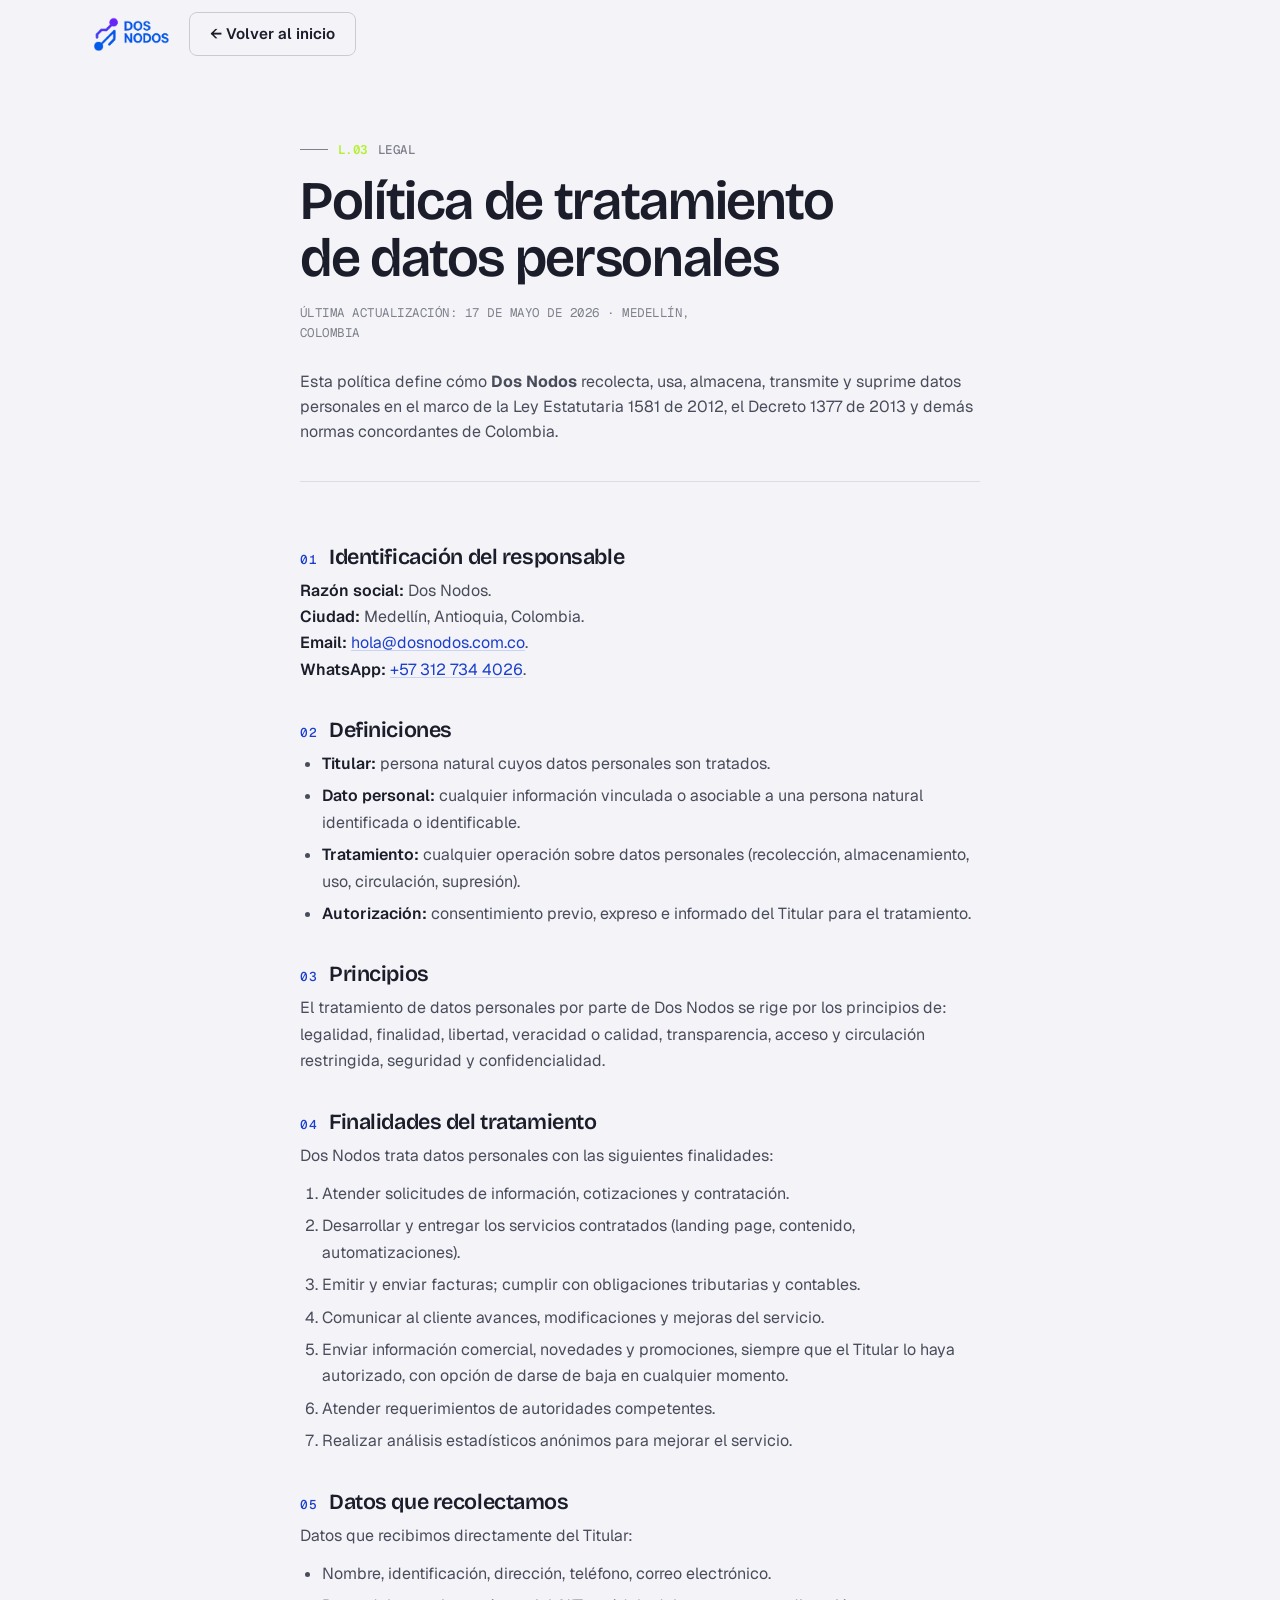
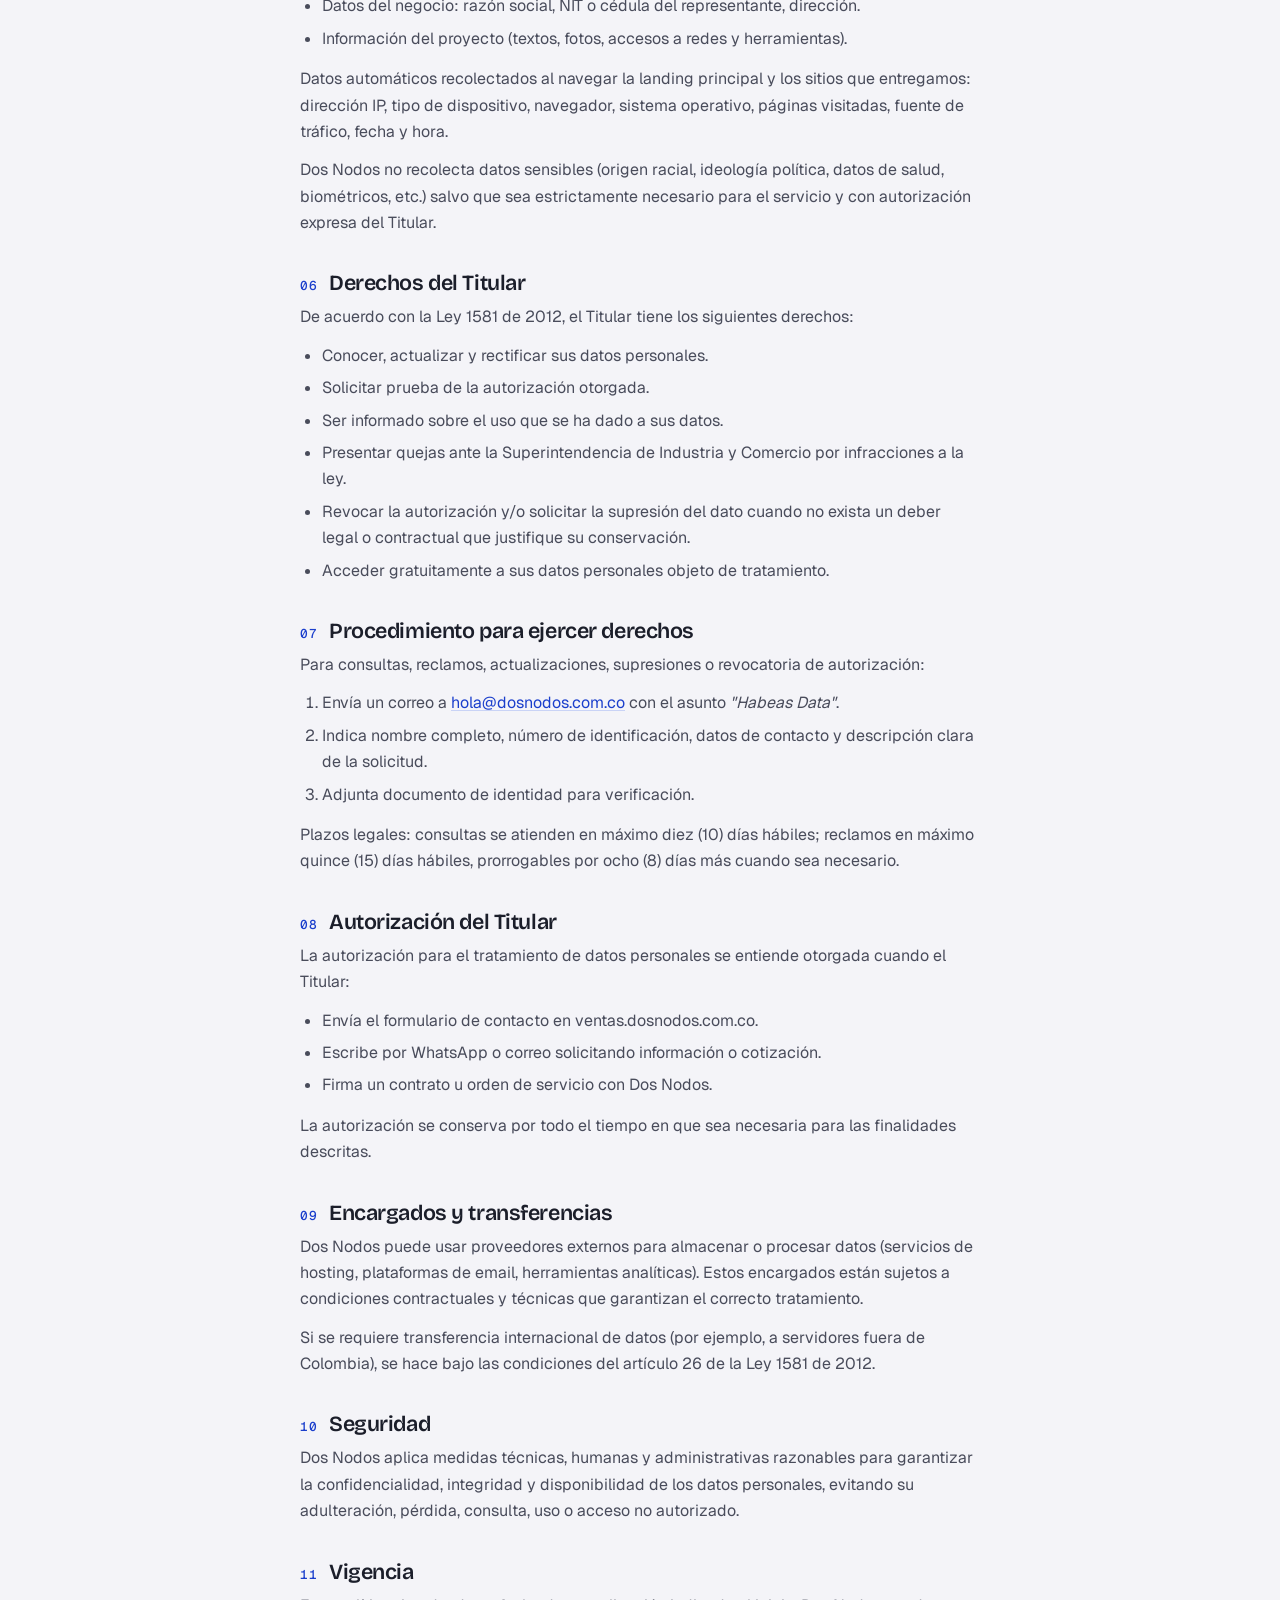
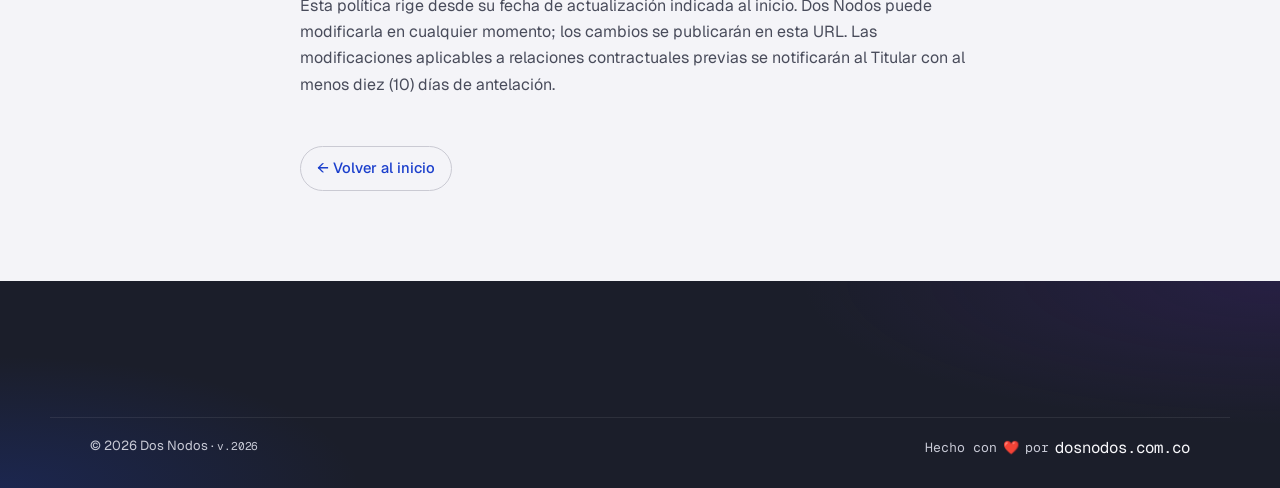
==== datos.html @ 97807085 "feat(ui): hero orbs en bucle, nicho estático, btn hover legible, legales Hero - Background con 3 orb" ====
<!doctype html>
<html lang="es-CO">
<head>
  <meta charset="utf-8">
  <meta name="viewport" content="width=device-width, initial-scale=1, viewport-fit=cover">
  <meta name="theme-color" content="#1B3FCC">

  <title>Tratamiento de datos personales · Dos Nodos</title>
  <meta name="description" content="Política de tratamiento de datos personales de Dos Nodos en cumplimiento de la Ley 1581 de 2012 y el Decreto 1377 de 2013.">
  <link rel="canonical" href="https://ventas.dosnodos.com.co/datos.html">
  <meta name="robots" content="index,follow">

  <link rel="icon" href="/assets/img/favicon.ico" sizes="any">
  <link rel="icon" href="/assets/img/favicon.svg" type="image/svg+xml">
  <link rel="apple-touch-icon" href="/assets/img/apple-touch-icon.png">

  <link rel="preconnect" href="https://fonts.googleapis.com">
  <link rel="preconnect" href="https://fonts.gstatic.com" crossorigin>
  <link rel="stylesheet" href="https://fonts.googleapis.com/css2?family=Bricolage+Grotesque:opsz,wght@12..96,500;12..96,600;12..96,700&family=Geist:wght@400;500;600&family=Geist+Mono:wght@400;500&display=swap">
  <link rel="stylesheet" href="/assets/css/styles.css?v=5">
</head>
<body>

  <a class="skip-link" href="#contenido">Saltar al contenido</a>
  <div class="scroll-progress" aria-hidden="true"><span></span></div>

  <header class="site-header" role="banner">
    <div class="header-inner">
      <a href="/" class="brand" aria-label="Dos Nodos, inicio">
        <img src="/assets/img/logo-dosnodos.png" alt="Dos Nodos" width="170" height="86" class="brand-logo" decoding="async">
      </a>
      <a href="/" class="btn btn-secondary btn-header" style="display:inline-flex">← Volver al inicio</a>
    </div>
  </header>

  <main id="contenido" class="legal-page">
    <div class="container">
      <header class="legal-hero">
        <span class="kicker"><span class="meta-idx">L.03</span> Legal</span>
        <h1>Política de tratamiento de datos personales</h1>
        <p class="legal-meta">Última actualización: 17 de mayo de 2026 · Medellín, Colombia</p>
        <p>Esta política define cómo <strong>Dos Nodos</strong> recolecta, usa, almacena, transmite y suprime datos personales en el marco de la Ley Estatutaria 1581 de 2012, el Decreto 1377 de 2013 y demás normas concordantes de Colombia.</p>
      </header>

      <article class="legal-content">
        <h2><span class="legal-idx">01</span> Identificación del responsable</h2>
        <p><strong>Razón social:</strong> Dos Nodos.<br>
        <strong>Ciudad:</strong> Medellín, Antioquia, Colombia.<br>
        <strong>Email:</strong> <a href="mailto:hola@dosnodos.com.co">hola@dosnodos.com.co</a>.<br>
        <strong>WhatsApp:</strong> <a href="https://wa.me/573127344026" target="_blank" rel="noopener">+57 312 734 4026</a>.</p>

        <h2><span class="legal-idx">02</span> Definiciones</h2>
        <ul>
          <li><strong>Titular:</strong> persona natural cuyos datos personales son tratados.</li>
          <li><strong>Dato personal:</strong> cualquier información vinculada o asociable a una persona natural identificada o identificable.</li>
          <li><strong>Tratamiento:</strong> cualquier operación sobre datos personales (recolección, almacenamiento, uso, circulación, supresión).</li>
          <li><strong>Autorización:</strong> consentimiento previo, expreso e informado del Titular para el tratamiento.</li>
        </ul>

        <h2><span class="legal-idx">03</span> Principios</h2>
        <p>El tratamiento de datos personales por parte de Dos Nodos se rige por los principios de: legalidad, finalidad, libertad, veracidad o calidad, transparencia, acceso y circulación restringida, seguridad y confidencialidad.</p>

        <h2><span class="legal-idx">04</span> Finalidades del tratamiento</h2>
        <p>Dos Nodos trata datos personales con las siguientes finalidades:</p>
        <ol>
          <li>Atender solicitudes de información, cotizaciones y contratación.</li>
          <li>Desarrollar y entregar los servicios contratados (landing page, contenido, automatizaciones).</li>
          <li>Emitir y enviar facturas; cumplir con obligaciones tributarias y contables.</li>
          <li>Comunicar al cliente avances, modificaciones y mejoras del servicio.</li>
          <li>Enviar información comercial, novedades y promociones, siempre que el Titular lo haya autorizado, con opción de darse de baja en cualquier momento.</li>
          <li>Atender requerimientos de autoridades competentes.</li>
          <li>Realizar análisis estadísticos anónimos para mejorar el servicio.</li>
        </ol>

        <h2><span class="legal-idx">05</span> Datos que recolectamos</h2>
        <p>Datos que recibimos directamente del Titular:</p>
        <ul>
          <li>Nombre, identificación, dirección, teléfono, correo electrónico.</li>
          <li>Datos del negocio: razón social, NIT o cédula del representante, dirección.</li>
          <li>Información del proyecto (textos, fotos, accesos a redes y herramientas).</li>
        </ul>
        <p>Datos automáticos recolectados al navegar la landing principal y los sitios que entregamos: dirección IP, tipo de dispositivo, navegador, sistema operativo, páginas visitadas, fuente de tráfico, fecha y hora.</p>
        <p>Dos Nodos no recolecta datos sensibles (origen racial, ideología política, datos de salud, biométricos, etc.) salvo que sea estrictamente necesario para el servicio y con autorización expresa del Titular.</p>

        <h2><span class="legal-idx">06</span> Derechos del Titular</h2>
        <p>De acuerdo con la Ley 1581 de 2012, el Titular tiene los siguientes derechos:</p>
        <ul>
          <li>Conocer, actualizar y rectificar sus datos personales.</li>
          <li>Solicitar prueba de la autorización otorgada.</li>
          <li>Ser informado sobre el uso que se ha dado a sus datos.</li>
          <li>Presentar quejas ante la Superintendencia de Industria y Comercio por infracciones a la ley.</li>
          <li>Revocar la autorización y/o solicitar la supresión del dato cuando no exista un deber legal o contractual que justifique su conservación.</li>
          <li>Acceder gratuitamente a sus datos personales objeto de tratamiento.</li>
        </ul>

        <h2><span class="legal-idx">07</span> Procedimiento para ejercer derechos</h2>
        <p>Para consultas, reclamos, actualizaciones, supresiones o revocatoria de autorización:</p>
        <ol>
          <li>Envía un correo a <a href="mailto:hola@dosnodos.com.co">hola@dosnodos.com.co</a> con el asunto <em>"Habeas Data"</em>.</li>
          <li>Indica nombre completo, número de identificación, datos de contacto y descripción clara de la solicitud.</li>
          <li>Adjunta documento de identidad para verificación.</li>
        </ol>
        <p>Plazos legales: consultas se atienden en máximo diez (10) días hábiles; reclamos en máximo quince (15) días hábiles, prorrogables por ocho (8) días más cuando sea necesario.</p>

        <h2><span class="legal-idx">08</span> Autorización del Titular</h2>
        <p>La autorización para el tratamiento de datos personales se entiende otorgada cuando el Titular:</p>
        <ul>
          <li>Envía el formulario de contacto en ventas.dosnodos.com.co.</li>
          <li>Escribe por WhatsApp o correo solicitando información o cotización.</li>
          <li>Firma un contrato u orden de servicio con Dos Nodos.</li>
        </ul>
        <p>La autorización se conserva por todo el tiempo en que sea necesaria para las finalidades descritas.</p>

        <h2><span class="legal-idx">09</span> Encargados y transferencias</h2>
        <p>Dos Nodos puede usar proveedores externos para almacenar o procesar datos (servicios de hosting, plataformas de email, herramientas analíticas). Estos encargados están sujetos a condiciones contractuales y técnicas que garantizan el correcto tratamiento.</p>
        <p>Si se requiere transferencia internacional de datos (por ejemplo, a servidores fuera de Colombia), se hace bajo las condiciones del artículo 26 de la Ley 1581 de 2012.</p>

        <h2><span class="legal-idx">10</span> Seguridad</h2>
        <p>Dos Nodos aplica medidas técnicas, humanas y administrativas razonables para garantizar la confidencialidad, integridad y disponibilidad de los datos personales, evitando su adulteración, pérdida, consulta, uso o acceso no autorizado.</p>

        <h2><span class="legal-idx">11</span> Vigencia</h2>
        <p>Esta política rige desde su fecha de actualización indicada al inicio. Dos Nodos puede modificarla en cualquier momento; los cambios se publicarán en esta URL. Las modificaciones aplicables a relaciones contractuales previas se notificarán al Titular con al menos diez (10) días de antelación.</p>

        <a href="/" class="legal-back">← Volver al inicio</a>
      </article>
    </div>
  </main>

  <footer class="site-footer" role="contentinfo">
    <div class="container foot-bottom">
      <small>&copy; <span id="year"></span> Dos Nodos · <span class="mono">v.2026</span></small>
      <small class="foot-build">Hecho con <span class="foot-heart" aria-label="amor">❤️</span> por <a href="https://dosnodos.com.co/" target="_blank" rel="noopener" class="foot-link">dosnodos.com.co</a></small>
    </div>
  </footer>

  <script>
    document.getElementById('year').textContent = new Date().getFullYear();
  </script>
</body>
</html>
---- assets/css/styles.css ----
/* =============================================
   Dos Nodos · Landing
   Dirección: "Blueprint para vender"
   Tokens en OKLCH, papel tintado cobalto, sin pure white/black.
   Tipos: Bricolage Grotesque (display) · Geist (body) · Geist Mono (data)
   ============================================= */

:root {
  /* Marca (mantenidos del sistema oficial) */
  --brand: #1B3FCC;          /* cobalto, levemente más profundo que #2563EB para superficie drenched */
  --brand-strong: #1530A6;
  --brand-soft: #EDEEF8;
  --accent: #6E2BD9;          /* púrpura de la marca, ligeramente más sobrio */
  --accent-strong: #5621AE;

  /* Papel y tinta — tintados hacia el azul de la marca, nunca puro blanco/negro */
  --paper: #F4F4F8;    /* fondo base ≈ #F4F4F8, cream con tinte cobalto */
  --paper-2: #ECECF2;    /* superficie alterna */
  --paper-3: #FBFBFE;    /* tarjeta */
  --ink: #1B1E2A;        /* texto principal ≈ #1B1E2A */
  --ink-2: #494C5B;      /* secundario */
  --ink-3: #7E808B;      /* terciario / metadata */
  --rule: #DCDCE4;        /* borde tenue */
  --rule-2: #CACAD3;     /* borde énfasis */

  /* Modo "drenched" cobalto */
  --cobalt-1: #1B3FCC;
  --cobalt-2: #142E99;
  --cobalt-3: #0E215D;
  --on-cobalt: #F8F8FB;
  --on-cobalt-mute: #C8CAD6;

  /* Acentos funcionales */
  --signal: #B4F032;          /* lime "online" — sólo para signal, no decoración */
  --signal-ink: #2E4A0A;
  --wa: #25D366;
  --wa-strong: #1FB257;
  --wa-bg: #DCFCE7;
  --danger: #DC2C2C;

  /* Tipografía */
  --font-display: "Bricolage Grotesque", ui-sans-serif, system-ui, sans-serif;
  --font-body: "Geist", ui-sans-serif, system-ui, -apple-system, "Segoe UI", Roboto, sans-serif;
  --font-mono: "Geist Mono", ui-monospace, "JetBrains Mono", "SF Mono", Menlo, monospace;

  /* Layout */
  --max-w: 1180px;
  --shell-pad: clamp(20px, 4vw, 40px);
  --section-pad: clamp(64px, 9vw, 120px);

  /* Sombras: discretas, una sola estrategia (paper + sombra muy suave) */
  --shadow-soft: 0 1px 0 var(--rule), 0 12px 32px -16px rgba(20,28,68,.12);
  --shadow-hover: 0 1px 0 var(--rule), 0 24px 50px -22px rgba(20,28,68,.22);

  /* Motion */
  --ease: cubic-bezier(.22, 1, .36, 1);
  --ease-quart: cubic-bezier(.5, 0, .12, 1);
}

*, *::before, *::after { box-sizing: border-box; }

html { scroll-behavior: smooth; }

@media (prefers-reduced-motion: reduce) {
  html { scroll-behavior: auto; }
  *, *::before, *::after {
    animation-duration: 0.001ms !important;
    animation-iteration-count: 1 !important;
    transition-duration: 0.001ms !important;
  }
}

body {
  margin: 0;
  font-family: var(--font-body);
  font-size: 16px;
  font-feature-settings: "ss01" on, "cv11" on;
  line-height: 1.55;
  color: var(--ink);
  background: var(--paper);
  -webkit-font-smoothing: antialiased;
  text-rendering: optimizeLegibility;
}

img, svg { display: block; max-width: 100%; height: auto; }

a {
  color: var(--brand);
  text-decoration-color: rgba(120,150,240,.35);
  text-underline-offset: 2px;
  transition: color .2s var(--ease), text-decoration-color .2s var(--ease);
}
a:hover { color: var(--brand-strong); text-decoration-color: var(--brand-strong); }

:focus-visible {
  outline: 2px solid var(--brand);
  outline-offset: 3px;
  border-radius: 4px;
}

.sr-only {
  position: absolute !important;
  width: 1px; height: 1px;
  padding: 0; margin: -1px;
  overflow: hidden;
  clip: rect(0,0,0,0);
  white-space: nowrap;
  border: 0;
}

.skip-link {
  position: absolute;
  top: -100px;
  left: 12px;
  background: var(--ink);
  color: var(--paper);
  padding: 10px 14px;
  border-radius: 6px;
  z-index: 1000;
  font-weight: 600;
}
.skip-link:focus { top: 12px; }

.container {
  width: 100%;
  max-width: var(--max-w);
  margin: 0 auto;
  padding-inline: var(--shell-pad);
}

/* ============================================
   TYPE — distinctive scale
   ============================================ */
h1, h2, h3, .display-h2 {
  font-family: var(--font-display);
  font-weight: 600;
  letter-spacing: -0.025em;
  line-height: 1.02;
  color: var(--ink);
  margin: 0 0 12px;
  text-wrap: balance;
}

.hero-title {
  font-family: var(--font-display);
  font-weight: 600;
  font-size: clamp(2.4rem, 6vw + 1rem, 5.5rem);
  line-height: 0.98;
  letter-spacing: -0.035em;
  margin: 0 0 28px;
}
.hero-title em { font-style: italic; font-weight: 500; }
.hero-line {
  display: block;
  opacity: 0;
  transform: translateY(20px);
  animation: hero-in .9s var(--ease) forwards;
}
.hero-line[data-i="0"] { animation-delay: .15s; }
.hero-line[data-i="1"] { animation-delay: .3s; }
.hero-line[data-i="2"] { animation-delay: .45s; }
.line-accent {
  display: inline-flex !important;
  align-items: center;
  gap: clamp(8px, 1.2vw, 16px);
  color: var(--signal);
}
.line-accent span { color: inherit; }
.hero-wa-mark {
  width: clamp(40px, 5.5vw, 72px);
  height: clamp(40px, 5.5vw, 72px);
  flex-shrink: 0;
  color: var(--signal);
  background: #3F4FAE;
  border-radius: 22%;
  display: inline-flex;
  align-items: center;
  justify-content: center;
  box-shadow: inset 0 0 0 1.5px rgba(255,255,255,.08);
}
.hero-wa-mark svg, .hero-wa-mark use {
  width: 64%;
  height: 64%;
  color: var(--signal);
  fill: var(--signal);
}

@keyframes hero-in {
  to { opacity: 1; transform: translateY(0); }
}
@media (prefers-reduced-motion: reduce) {
  .hero-line { opacity: 1; transform: none; animation: none; }
}

.display-h2 {
  font-size: clamp(1.9rem, 3.4vw + 1rem, 3.4rem);
  line-height: 1.02;
  letter-spacing: -0.028em;
  margin-bottom: 18px;
}
.display-h2 em {
  font-style: italic;
  font-weight: 500;
  color: var(--brand);
}

h3 {
  font-family: var(--font-display);
  font-size: 1.15rem;
  font-weight: 600;
  letter-spacing: -0.015em;
  line-height: 1.18;
}

p { margin: 0 0 12px; color: var(--ink-2); max-width: 65ch; }
.lead { font-size: 1.08rem; color: var(--ink-2); max-width: 56ch; }

.kicker {
  display: inline-flex;
  align-items: center;
  gap: 10px;
  font-family: var(--font-mono);
  font-size: .78rem;
  font-weight: 500;
  letter-spacing: 0.04em;
  text-transform: uppercase;
  color: var(--ink-3);
  margin-bottom: 18px;
}
.kicker::before {
  content: "";
  width: 28px;
  height: 1px;
  background: var(--ink-3);
}
.kicker-on-dark { color: var(--on-cobalt-mute); }
.kicker-on-dark::before { background: var(--on-cobalt-mute); }

.meta-idx {
  font-family: var(--font-mono);
  font-weight: 500;
}

.mono { font-family: var(--font-mono); font-size: .85em; letter-spacing: -.01em; }

/* ============================================
   HEADER
   ============================================ */
.site-header {
  position: sticky;
  top: 0;
  z-index: 50;
  background: rgba(244, 244, 248, .9);
  backdrop-filter: saturate(140%) blur(10px);
  -webkit-backdrop-filter: saturate(140%) blur(10px);
  border-bottom: 1px solid transparent;
  transition: border-color .25s var(--ease), background .25s var(--ease);
}
.site-header.is-scrolled {
  border-bottom-color: var(--rule);
  background: rgba(244, 244, 248, .96);
}
.header-inner {
  display: flex;
  align-items: center;
  gap: 16px;
  min-height: 68px;
  max-width: var(--max-w);
  margin: 0 auto;
  padding-inline: var(--shell-pad);
}
.brand {
  display: inline-flex;
  align-items: center;
  gap: 10px;
  color: var(--ink);
  font-weight: 700;
  letter-spacing: -.01em;
  text-decoration: none;
}
.brand:hover { text-decoration: none; }
.brand-logo {
  height: 38px;
  width: auto;
  display: block;
}
@media (min-width: 700px) {
  .brand-logo { height: 42px; }
}

.site-nav { margin-left: auto; }
.nav-list {
  list-style: none;
  margin: 0; padding: 0;
  display: none;
  gap: 28px;
  align-items: center;
}
.nav-list a {
  display: inline-flex;
  align-items: baseline;
  gap: 6px;
  color: var(--ink);
  font-weight: 500;
  font-size: .95rem;
  text-decoration: none;
  padding: 8px 0;
  transition: color .2s var(--ease);
}
.nav-list a:hover { color: var(--brand); }
.nav-idx {
  font-family: var(--font-mono);
  font-size: .68rem;
  font-weight: 500;
  color: var(--ink-3);
  letter-spacing: 0.04em;
}

.nav-toggle {
  display: inline-flex;
  flex-direction: column;
  justify-content: center;
  align-items: center;
  width: 44px; height: 44px;
  gap: 5px;
  background: transparent;
  border: 1px solid var(--rule);
  border-radius: 8px;
  cursor: pointer;
}
.nav-toggle-bar {
  display: block;
  width: 18px; height: 1.5px;
  background: var(--ink);
  border-radius: 2px;
  transition: transform .2s var(--ease);
}
.btn-header { display: none; }

@media (min-width: 940px) {
  .nav-toggle { display: none; }
  .nav-list { display: inline-flex; }
  .btn-header { display: inline-flex; }
}

.site-nav.is-open .nav-list {
  display: flex;
  position: absolute;
  left: 0; right: 0; top: 68px;
  flex-direction: column;
  align-items: stretch;
  gap: 0;
  padding: 8px var(--shell-pad) 16px;
  background: var(--paper-3);
  border-bottom: 1px solid var(--rule);
  box-shadow: var(--shadow-soft);
}
.site-nav.is-open .nav-list li { border-bottom: 1px solid var(--rule); }
.site-nav.is-open .nav-list li:last-child { border-bottom: none; }
.site-nav.is-open .nav-list a { display: flex; padding: 14px 4px; }

.header-status {
  display: none;
  font-family: var(--font-mono);
  font-size: .72rem;
  font-weight: 500;
  letter-spacing: 0.02em;
  color: var(--ink-3);
  padding: 6px var(--shell-pad);
  border-top: 1px solid var(--rule);
  background: #F1F2F8;
  align-items: center;
  gap: 10px;
}
@media (min-width: 940px) { .header-status { display: flex; } }
.status-dot {
  width: 7px; height: 7px; border-radius: 50%;
  background: var(--signal);
  box-shadow: 0 0 0 3px rgba(168,220,68,.35);
}
.status-sep { opacity: .5; }

/* ============================================
   BUTTONS
   ============================================ */
.btn {
  --btn-bg: var(--ink);
  --btn-fg: var(--paper);
  --btn-bd: transparent;

  display: inline-flex;
  align-items: center;
  justify-content: center;
  gap: 8px;
  padding: 13px 20px;
  font: inherit;
  font-family: var(--font-body);
  font-weight: 600;
  font-size: .95rem;
  line-height: 1;
  color: var(--btn-fg);
  background: var(--btn-bg);
  border: 1px solid var(--btn-bd);
  border-radius: 8px;
  cursor: pointer;
  text-decoration: none;
  white-space: nowrap;
  min-height: 44px;
  transition: background .2s var(--ease), color .2s var(--ease), border-color .2s var(--ease), box-shadow .25s var(--ease);
}
.btn:hover { text-decoration: none; }
.btn:active { transform: translateY(0.5px); }

.btn-primary {
  --btn-bg: var(--brand);
  --btn-fg: #fff;
  position: relative;
  isolation: isolate;
}
.btn-primary:hover {
  --btn-bg: var(--brand-strong);
  --btn-fg: #fff;
  box-shadow: 0 0 0 3px rgba(180,240,50,.35), 0 12px 28px -10px rgba(30,60,180,.45);
  transform: translateY(-1px);
}
.btn-primary:focus-visible {
  box-shadow: 0 0 0 3px rgba(180,240,50,.5), 0 12px 28px -10px rgba(30,60,180,.45);
}

.btn-secondary {
  --btn-bg: transparent;
  --btn-fg: var(--ink);
  --btn-bd: var(--rule-2);
}
.btn-secondary:hover { --btn-bg: var(--paper-3); --btn-bd: var(--ink); }

.btn-ghost {
  --btn-bg: transparent;
  --btn-fg: var(--ink);
  --btn-bd: var(--rule-2);
}
.btn-ghost:hover { --btn-bg: var(--paper-2); --btn-bd: var(--ink); }

.btn-on-dark {
  --btn-fg: var(--on-cobalt);
  --btn-bd: rgba(204,210,232,.35);
}
.btn-on-dark:hover { --btn-bg: rgba(248,248,251,.08); --btn-fg: #fff; --btn-bd: #fff; }

.btn-white {
  --btn-bg: var(--on-cobalt);
  --btn-fg: var(--brand-strong);
}
.btn-white:hover { --btn-bg: #fff; --btn-fg: var(--cobalt-3); }

.btn-lg { padding: 16px 24px; font-size: 1rem; min-height: 52px; }
.btn-block { width: 100%; }
.btn-leading-icon, .btn-trailing-icon { flex-shrink: 0; }
.btn-trailing-icon { transition: transform .2s var(--ease); }
.btn:hover .btn-trailing-icon { transform: translateX(2px); }

/* ============================================
   SECTIONS scaffold
   ============================================ */
.section {
  position: relative;
  padding-block: var(--section-pad);
}
.section + .section { border-top: 1px solid var(--rule); }
.section-head {
  text-align: center;
  margin-bottom: clamp(36px, 5vw, 64px);
}
.section-head-left { text-align: left; }
.section-lead {
  color: var(--ink-2);
  max-width: 62ch;
  font-size: 1.05rem;
}
.section-head-left .section-lead { margin-left: 0; }

/* ============================================
   HERO — Drenched cobalt
   ============================================ */
.hero {
  position: relative;
  color: var(--on-cobalt);
  background: linear-gradient(180deg, var(--cobalt-1) 0%, var(--cobalt-2) 100%);
  overflow: hidden;
  padding: clamp(70px, 9vw, 120px) 0 clamp(56px, 8vw, 96px);
}
.hero-bg {
  position: absolute;
  inset: 0;
  z-index: 0;
  overflow: hidden;
  pointer-events: none;
}
.hero-orb {
  position: absolute;
  border-radius: 50%;
  filter: blur(80px);
  will-change: transform;
  transform: translate3d(0, 0, 0);
}
.hero-orb-1 {
  width: 560px; height: 560px;
  background: #6E2BD9;
  top: -160px; right: -120px;
  opacity: .55;
  animation: orb-drift-1 18s ease-in-out infinite;
}
.hero-orb-2 {
  width: 460px; height: 460px;
  background: #2563EB;
  bottom: -140px; left: -120px;
  opacity: .55;
  animation: orb-drift-2 22s ease-in-out infinite;
}
.hero-orb-3 {
  width: 360px; height: 360px;
  background: #B4F032;
  top: 30%; left: 35%;
  opacity: .18;
  animation: orb-drift-3 26s ease-in-out infinite;
}
@keyframes orb-drift-1 {
  0%, 100% { transform: translate3d(0, 0, 0) scale(1); }
  33% { transform: translate3d(-80px, 60px, 0) scale(1.08); }
  66% { transform: translate3d(60px, 120px, 0) scale(.95); }
}
@keyframes orb-drift-2 {
  0%, 100% { transform: translate3d(0, 0, 0) scale(1); }
  50% { transform: translate3d(120px, -80px, 0) scale(1.1); }
}
@keyframes orb-drift-3 {
  0%, 100% { transform: translate3d(0, 0, 0); }
  25% { transform: translate3d(60px, -40px, 0); }
  50% { transform: translate3d(-50px, 30px, 0); }
  75% { transform: translate3d(40px, 70px, 0); }
}
@media (prefers-reduced-motion: reduce) {
  .hero-orb { animation: none !important; }
}
.hero::before {
  /* grid blueprint */
  content: "";
  position: absolute;
  inset: 0;
  background-image:
    linear-gradient(rgba(255,255,255,.04) 1px, transparent 1px),
    linear-gradient(90deg, rgba(255,255,255,.04) 1px, transparent 1px);
  background-size: 64px 64px;
  background-position: -1px -1px;
  pointer-events: none;
  z-index: 1;
}
.hero::after {
  /* corner crosshairs as design signature */
  content: "+   +   +   +   +";
  position: absolute;
  top: 20px;
  left: var(--shell-pad);
  font-family: var(--font-mono);
  font-size: .7rem;
  color: rgba(255,255,255,.25);
  letter-spacing: 1em;
  pointer-events: none;
  z-index: 1;
}
.hero-grid {
  position: relative;
  z-index: 2;
  max-width: var(--max-w);
  margin: 0 auto;
  padding-inline: var(--shell-pad);
  display: grid;
  grid-template-columns: 1fr;
  gap: clamp(40px, 6vw, 80px);
  align-items: center;
}
@media (min-width: 960px) {
  .hero-grid { grid-template-columns: 1.15fr .85fr; }
}

.hero-copy { color: var(--on-cobalt); }
.hero-copy h1, .hero-copy .hero-title { color: var(--on-cobalt); }

.hero-meta {
  display: inline-flex;
  align-items: center;
  gap: 12px;
  font-family: var(--font-mono);
  font-size: .78rem;
  letter-spacing: 0.05em;
  color: var(--on-cobalt-mute);
  margin-bottom: clamp(20px, 3vw, 32px);
  padding: 6px 12px 6px 8px;
  background: rgba(255,255,255,.06);
  border: 1px solid rgba(255,255,255,.12);
  border-radius: 999px;
}
.meta-idx {
  font-weight: 600;
  color: var(--signal);
}
.meta-label { text-transform: uppercase; }

.hero-sub {
  font-family: var(--font-body);
  font-size: clamp(1.05rem, 0.6vw + 1rem, 1.22rem);
  color: var(--on-cobalt-mute);
  max-width: 52ch;
  margin: 0 0 28px;
  line-height: 1.5;
  opacity: 0;
  transform: translateY(12px);
  animation: hero-in .8s var(--ease) .6s forwards;
}

.hero-actions {
  display: flex;
  flex-wrap: wrap;
  gap: 12px;
  margin-bottom: 36px;
  opacity: 0;
  transform: translateY(12px);
  animation: hero-in .8s var(--ease) .75s forwards;
}

.hero-specs {
  display: grid;
  grid-template-columns: repeat(2, 1fr);
  gap: 0;
  margin: 0;
  padding: 0;
  border: 1px solid rgba(255,255,255,.14);
  border-radius: 12px;
  background: rgba(255,255,255,.04);
  backdrop-filter: blur(6px);
  -webkit-backdrop-filter: blur(6px);
  opacity: 0;
  transform: translateY(12px);
  animation: hero-in .8s var(--ease) .9s forwards;
}
@media (min-width: 580px) {
  .hero-specs { grid-template-columns: repeat(4, 1fr); }
}
.hero-specs > div {
  padding: 14px 18px;
  border-right: 1px solid rgba(255,255,255,.10);
  border-bottom: 1px solid rgba(255,255,255,.10);
}
.hero-specs > div:nth-child(2n) { border-right: 1px solid rgba(255,255,255,.10); }
@media (min-width: 580px) {
  .hero-specs > div { border-bottom: none; }
  .hero-specs > div:last-child { border-right: none; }
}
@media (max-width: 579px) {
  .hero-specs > div:nth-child(2n) { border-right: none; }
  .hero-specs > div:nth-last-child(-n+2) { border-bottom: none; }
}
.hero-specs dt {
  font-family: var(--font-mono);
  font-size: .65rem;
  font-weight: 500;
  letter-spacing: 0.08em;
  text-transform: uppercase;
  color: var(--on-cobalt-mute);
  margin-bottom: 6px;
}
.hero-specs dd {
  margin: 0;
  font-family: var(--font-display);
  font-size: 1.05rem;
  font-weight: 600;
  color: var(--on-cobalt);
}
.hero-specs dd span {
  font-family: var(--font-mono);
  font-size: .7rem;
  color: var(--on-cobalt-mute);
  font-weight: 500;
  margin-left: 2px;
}

/* ----- Phone with WhatsApp chat ----- */
.hero-visual {
  position: relative;
  display: flex;
  align-items: center;
  justify-content: center;
  min-height: 480px;
  opacity: 0;
  transform: translateY(20px);
  animation: hero-in 1s var(--ease) 1.05s forwards;
}
.hero-grid-bg {
  position: absolute;
  inset: -40px;
  background: radial-gradient(closest-side, rgba(95,118,255,.25), transparent 70%);
  filter: blur(40px);
  pointer-events: none;
}

.phone {
  position: relative;
  z-index: 1;
  width: min(300px, 84vw);
  aspect-ratio: 9 / 18;
  background: #15171F;
  border-radius: 36px;
  padding: 10px;
  box-shadow:
    0 40px 80px -30px rgba(8,12,30,.8),
    0 0 0 1.5px #41475A,
    inset 0 0 0 1px rgba(255,255,255,.04);
  transform: rotate(-2deg);
  transition: transform .4s var(--ease);
}
.phone:hover { transform: rotate(0deg); }
.phone-notch {
  position: absolute;
  top: 14px; left: 50%;
  transform: translateX(-50%);
  width: 90px; height: 18px;
  background: #0B0D15;
  border-radius: 999px;
  z-index: 2;
}
.phone-screen {
  position: relative;
  width: 100%; height: 100%;
  background: #ECE5DD;
  border-radius: 28px;
  overflow: hidden;
  padding-top: 32px;
  display: flex;
  flex-direction: column;
}

.wa-header {
  display: flex;
  align-items: center;
  gap: 10px;
  padding: 10px 12px;
  background: #075E54;
  color: #fff;
}
.wa-avatar {
  width: 32px; height: 32px;
  border-radius: 50%;
  background: #fff;
  display: inline-flex;
  align-items: center;
  justify-content: center;
  color: var(--brand);
  flex-shrink: 0;
}
.wa-info { display: flex; flex-direction: column; line-height: 1.15; }
.wa-info strong { font-size: .82rem; font-weight: 600; }
.wa-info small { font-size: .65rem; opacity: .85; display: inline-flex; align-items: center; gap: 4px; }
.wa-online {
  display: inline-block;
  width: 6px; height: 6px;
  background: #25D366;
  border-radius: 50%;
}

.wa-thread {
  flex: 1;
  padding: 12px 10px;
  display: flex;
  flex-direction: column;
  gap: 6px;
  overflow: hidden;
  background:
    radial-gradient(circle at 20% 30%, rgba(0,0,0,.03), transparent 30%),
    radial-gradient(circle at 80% 70%, rgba(0,0,0,.03), transparent 30%),
    #ECE5DD;
}
.wa-msg {
  position: relative;
  max-width: 78%;
  padding: 7px 10px 16px;
  font-size: .74rem;
  font-family: var(--font-body);
  line-height: 1.3;
  border-radius: 8px;
  word-wrap: break-word;
  opacity: 0;
  transform: translateY(8px) scale(.96);
  animation: msg-in 320ms var(--ease) forwards;
  box-shadow: 0 1px 1px rgba(0,0,0,.08);
}
.wa-msg.them {
  align-self: flex-start;
  background: #fff;
  color: #111;
  border-top-left-radius: 2px;
  transform-origin: 0 0;
}
.wa-msg.me {
  align-self: flex-end;
  background: var(--wa-bg);
  color: #111;
  border-top-right-radius: 2px;
  transform-origin: 100% 0;
}
.wa-msg .wa-time {
  position: absolute;
  right: 8px; bottom: 3px;
  font-size: .55rem;
  color: #667;
  display: inline-flex;
  align-items: center;
  gap: 2px;
}
.wa-msg .wa-ticks {
  display: inline-block;
  width: 12px;
  color: #34B7F1;
  font-weight: 700;
  letter-spacing: -2px;
}
.wa-msg.leaving { animation: msg-out 280ms ease forwards; }

.wa-typing {
  align-self: flex-start;
  background: #fff;
  padding: 8px 12px;
  border-radius: 8px;
  border-top-left-radius: 2px;
  display: inline-flex;
  gap: 3px;
  align-items: center;
  box-shadow: 0 1px 1px rgba(0,0,0,.08);
  animation: msg-in 220ms ease forwards;
}
.wa-typing.leaving { animation: msg-out 200ms ease forwards; }
.wa-typing span {
  width: 5px; height: 5px;
  background: #999;
  border-radius: 50%;
  display: inline-block;
  animation: dot-bounce 1.2s infinite ease-in-out;
}
.wa-typing span:nth-child(2) { animation-delay: .15s; }
.wa-typing span:nth-child(3) { animation-delay: .30s; }

@keyframes msg-in { to { opacity: 1; transform: translateY(0) scale(1); } }
@keyframes msg-out { to { opacity: 0; transform: translateY(-8px) scale(.96); } }
@keyframes dot-bounce {
  0%, 80%, 100% { transform: translateY(0); opacity: .4; }
  40% { transform: translateY(-4px); opacity: 1; }
}

.wa-input {
  display: flex;
  align-items: center;
  gap: 6px;
  padding: 8px 10px;
  background: #ECE5DD;
}
.wa-field { flex: 1; height: 30px; background: #fff; border-radius: 999px; }
.wa-send {
  width: 30px; height: 30px;
  border-radius: 50%;
  background: var(--wa);
  color: #fff;
  display: inline-flex;
  align-items: center;
  justify-content: center;
}

@media (prefers-reduced-motion: reduce) {
  .wa-msg, .wa-typing { animation: none; opacity: 1; transform: none; }
  .phone { transform: none; }
}

/* Hero floating "ticker" tags */
.hero-tag {
  position: absolute;
  z-index: 2;
  display: inline-flex;
  align-items: center;
  gap: 8px;
  font-family: var(--font-mono);
  font-size: .72rem;
  font-weight: 500;
  letter-spacing: 0.02em;
  padding: 8px 12px;
  border-radius: 10px;
  white-space: nowrap;
  animation: float-tag 4.5s var(--ease) infinite;
}
.tag-paper {
  top: 10%;
  right: -6%;
  background: var(--paper-3);
  color: var(--ink);
  border: 1px solid var(--rule);
  box-shadow: var(--shadow-soft);
}
.tag-paper::before {
  content: "";
  width: 6px; height: 6px; border-radius: 50%;
  background: var(--wa);
}
.tag-cobalt {
  bottom: 12%;
  left: -8%;
  background: var(--signal);
  color: var(--signal-ink);
  border: 1px solid #86C625;
  animation-delay: 1.5s;
}
.tag-cobalt::before {
  content: "✓";
  font-weight: 700;
}
@keyframes float-tag {
  0%, 100% { transform: translateY(0); }
  50% { transform: translateY(-6px); }
}
@media (prefers-reduced-motion: reduce) {
  .hero-tag { animation: none; }
}

/* ============================================
   CONNECTOR — subtle vertical link between hero and content
   ============================================ */
.connector {
  display: flex;
  justify-content: center;
  padding: 0;
  margin: 0;
  background: var(--paper);
  color: var(--rule-2);
}
.connector svg {
  width: 60px;
  height: 80px;
}

/* ============================================
   01 — PROBLEM (asymmetric, big serial)
   ============================================ */
.section-problem { background: var(--paper); }
.prob-grid {
  display: grid;
  grid-template-columns: 1fr;
  gap: clamp(28px, 5vw, 64px);
  align-items: start;
}
@media (min-width: 880px) {
  .prob-grid {
    grid-template-columns: auto 1fr 1fr;
    gap: clamp(32px, 4vw, 80px);
  }
}
.big-num {
  font-family: var(--font-display);
  font-weight: 600;
  font-size: clamp(5rem, 12vw, 11rem);
  line-height: .85;
  letter-spacing: -.05em;
  color: var(--ink);
  -webkit-text-stroke: 1px var(--ink);
  color: transparent;
}
.prob-copy h2 em { font-style: italic; font-weight: 500; color: var(--brand); }
.prob-copy h2 { font-size: clamp(1.7rem, 2.6vw + 1rem, 2.8rem); }
.prob-side p { color: var(--ink-2); font-size: 1.02rem; line-height: 1.6; }
.prob-side strong { color: var(--ink); font-weight: 600; }
.prob-side em { font-style: italic; color: var(--ink); font-weight: 500; }

/* ============================================
   02 — SOLUTION (column with index)
   ============================================ */
.section-solution { background: var(--paper-2); }
.sol-grid {
  display: grid;
  grid-template-columns: 1fr;
  gap: clamp(32px, 4vw, 64px);
}
@media (min-width: 880px) {
  .sol-grid { grid-template-columns: 0.9fr 1.1fr; align-items: start; }
}

.sol-list {
  list-style: none;
  padding: 0; margin: 0;
  display: grid;
  gap: 0;
  border-top: 1px solid var(--rule);
}
.sol-list li {
  display: grid;
  grid-template-columns: 36px 1fr;
  gap: 18px;
  align-items: center;
  padding: 16px 4px;
  border-bottom: 1px solid var(--rule);
  font-size: 1.02rem;
  color: var(--ink);
  font-weight: 500;
  transition: background .2s var(--ease), padding .2s var(--ease);
}
.sol-list li:hover { background: var(--paper-3); padding-inline: 12px; }
.sol-num {
  font-family: var(--font-mono);
  font-size: .8rem;
  color: var(--ink-3);
  font-weight: 500;
}

/* ============================================
   03 — BENEFITS (asymmetric grid, NOT 3 identical cards)
   ============================================ */
.section-benefits { background: var(--paper); }
.ben-grid {
  display: grid;
  grid-template-columns: 1fr;
  gap: 0;
  border: 1px solid var(--rule);
  border-radius: 16px;
  overflow: hidden;
  background: var(--paper-3);
}
@media (min-width: 720px) {
  .ben-grid { grid-template-columns: repeat(2, 1fr); }
}
@media (min-width: 1040px) {
  .ben-grid { grid-template-columns: 1.4fr 1fr 1fr; grid-auto-rows: minmax(0, 1fr); }
  .ben-grid .ben-lg { grid-row: span 2; }
  .ben-grid .ben-accent { grid-column: 1 / -1; }
}
.ben {
  position: relative;
  padding: clamp(22px, 3vw, 36px);
  border-right: 1px solid var(--rule);
  border-bottom: 1px solid var(--rule);
  transition: background .2s var(--ease);
}
.ben:hover { background: #F4F5FB; }
.ben header { margin-bottom: 14px; }
.ben-tag {
  display: inline-block;
  font-family: var(--font-mono);
  font-size: .72rem;
  font-weight: 500;
  letter-spacing: 0.02em;
  color: var(--brand);
  padding: 5px 10px;
  background: var(--brand-soft);
  border-radius: 999px;
  border: 1px solid #D5D8E3;
}
.ben h3 {
  font-family: var(--font-display);
  font-size: clamp(1.05rem, 1.2vw + .7rem, 1.4rem);
  line-height: 1.15;
  margin-bottom: 8px;
  color: var(--ink);
}
.ben-lg h3 { font-size: clamp(1.4rem, 1.6vw + 1rem, 2rem); }
.ben p { color: var(--ink-2); margin-bottom: 0; font-size: .98rem; }

.ben-accent {
  background: var(--ink);
  color: var(--on-cobalt);
}
.ben-accent h3 { color: var(--on-cobalt); }
.ben-accent p { color: #C7C8D0; }
.ben-accent .ben-tag {
  color: var(--signal);
  background: rgba(255,255,255,.08);
  border-color: rgba(255,255,255,.14);
}
.ben-accent:hover { background: var(--cobalt-2); }

/* ============================================
   05 — NICHES (static wall, all visible at once)
   ============================================ */
.section-niches { background: var(--paper-2); }

.niches {
  list-style: none;
  padding: 0;
  margin: 0;
  display: grid;
  grid-template-columns: 1fr;
  gap: 12px;
}
@media (min-width: 560px)  { .niches { grid-template-columns: repeat(2, 1fr); } }
@media (min-width: 880px)  { .niches { grid-template-columns: repeat(4, 1fr); } }
.niches li {
  display: flex;
  align-items: center;
  gap: 14px;
  padding: 18px 20px;
  background: var(--paper-3);
  border: 1px solid var(--rule);
  border-radius: 14px;
  font-family: var(--font-body);
  font-weight: 500;
  font-size: 1rem;
  color: var(--ink);
  line-height: 1.25;
  transition: border-color .25s var(--ease), background .25s var(--ease), transform .25s var(--ease);
}
.niches li:hover {
  background: #F4F5FB;
  border-color: var(--brand);
  transform: translateY(-2px);
}
.niches-icon {
  display: inline-flex;
  align-items: center;
  justify-content: center;
  width: 36px; height: 36px;
  border-radius: 10px;
  background: var(--brand-soft);
  color: var(--brand);
  flex-shrink: 0;
  font-size: 1.15rem;
}
.niches li:nth-child(2n) .niches-icon { background: rgba(110,43,217,.10); color: var(--accent); }
.niches li:nth-child(4n) .niches-icon { background: rgba(180,240,50,.18); color: var(--signal-ink); }

/* ============================================
   05 — DEMOS
   ============================================ */
.section-demos { background: var(--paper); }
.demos {
  display: grid;
  grid-template-columns: 1fr;
  gap: clamp(24px, 3vw, 40px);
}
@media (min-width: 880px) {
  .demos { grid-template-columns: repeat(3, 1fr); }
}
.demo {
  display: flex;
  flex-direction: column;
  gap: 14px;
}
.demo-cat {
  font-family: var(--font-mono);
  font-size: .75rem;
  font-weight: 500;
  letter-spacing: 0.04em;
  text-transform: uppercase;
  color: var(--ink-3);
}
.cat-num {
  color: var(--brand);
  font-weight: 600;
  margin-right: 6px;
}
.demo-thumb {
  position: relative;
  aspect-ratio: 5 / 4;
  border-radius: 14px;
  overflow: hidden;
  border: 1px solid var(--rule);
}
.demo-thumb::before,
.demo-thumb::after {
  content: "";
  position: absolute;
  inset: 0;
}
.demo-thumb::after {
  background-image: linear-gradient(rgba(255,255,255,.05) 1px, transparent 1px), linear-gradient(90deg, rgba(255,255,255,.05) 1px, transparent 1px);
  background-size: 24px 24px;
  mix-blend-mode: overlay;
}
.demo-tour { background: linear-gradient(135deg, #3A2BB0, #4C44D9); }
.demo-tour::before { background: radial-gradient(closest-side at 30% 30%, var(--signal) 0%, transparent 30%); opacity: .25; }
.demo-cafe { background: linear-gradient(135deg, #3F311F, #8E6B33); }
.demo-cafe::before { background: radial-gradient(closest-side at 70% 40%, #EEDB6E 0%, transparent 35%); opacity: .35; }
.demo-spa  { background: linear-gradient(135deg, #C8326B, #D75CA9); }
.demo-spa::before { background: radial-gradient(closest-side at 40% 70%, #D6B5DE 0%, transparent 35%); opacity: .4; }

.demo h3 {
  font-size: 1.25rem;
  margin-bottom: 0;
}
.demo p { color: var(--ink-2); flex: 1; margin-bottom: 8px; font-size: .98rem; }
.demo .btn { align-self: flex-start; }

/* ============================================
   06 — PLANS (asymmetric, Pro is shape-distinct)
   ============================================ */
.section-plans { background: var(--paper-2); }
.plans {
  display: grid;
  grid-template-columns: 1fr;
  gap: 16px;
  align-items: stretch;
}
@media (min-width: 900px) {
  .plans {
    grid-template-columns: 1fr 1.2fr 1fr;
    gap: 20px;
    align-items: stretch;
  }
}

.plan {
  position: relative;
  background: var(--paper-3);
  border: 1px solid var(--rule);
  border-radius: 18px;
  padding: clamp(24px, 3vw, 36px);
  display: flex;
  flex-direction: column;
  gap: 18px;
  transition: background .25s var(--ease), border-color .25s var(--ease);
}
.plan:hover { border-color: var(--rule-2); background: #EEF1FA; }
.plan-name {
  font-family: var(--font-mono);
  font-size: .8rem;
  font-weight: 500;
  letter-spacing: 0.08em;
  text-transform: uppercase;
  color: var(--ink-3);
  display: block;
  margin-bottom: 8px;
}
.plan-price {
  display: flex;
  align-items: baseline;
  flex-wrap: wrap;
  gap: 6px;
  margin: 0 0 8px;
  font-family: var(--font-display);
}
.plan-price .plan-from { font-size: .85rem; color: var(--ink-3); font-family: var(--font-mono); font-weight: 500; }
.plan-price strong { font-size: clamp(2rem, 3vw, 2.6rem); letter-spacing: -.03em; color: var(--ink); font-weight: 600; }
.plan-price .plan-currency { font-size: .85rem; color: var(--ink-3); font-family: var(--font-mono); }
.plan-tagline { color: var(--ink-2); margin: 0; font-size: 1rem; line-height: 1.4; }

.plan-list {
  list-style: none;
  padding: 0; margin: 0;
  display: grid;
  gap: 10px;
  flex: 1;
  padding-top: 16px;
  border-top: 1px solid var(--rule);
}
.plan-list li {
  display: grid;
  grid-template-columns: 18px 1fr;
  gap: 10px;
  align-items: start;
  font-size: .96rem;
  color: var(--ink);
  line-height: 1.4;
}
.plan-list li svg {
  color: var(--brand);
  margin-top: 2px;
}

.plan-pro {
  background: var(--ink);
  color: var(--on-cobalt);
  border-color: var(--ink);
  transform: translateY(-12px);
  box-shadow: 0 30px 70px -30px rgba(15,30,90,.5);
}
@media (max-width: 899px) { .plan-pro { transform: none; } }
.plan-pro:hover { background: var(--cobalt-2); border-color: var(--cobalt-2); }
.plan-pro .plan-name { color: var(--signal); }
.plan-pro .plan-price strong { color: var(--on-cobalt); }
.plan-pro .plan-price .plan-from, .plan-pro .plan-price .plan-currency { color: var(--on-cobalt-mute); }
.plan-pro .plan-tagline { color: var(--on-cobalt-mute); }
.plan-pro .plan-list { border-top-color: rgba(255,255,255,.12); }
.plan-pro .plan-list li { color: var(--on-cobalt); }
.plan-pro .plan-list li svg { color: var(--signal); }

.plan-flag {
  position: absolute;
  top: -14px;
  left: 24px;
  display: inline-flex;
  align-items: center;
  gap: 6px;
  background: var(--signal);
  color: var(--signal-ink);
  font-family: var(--font-mono);
  font-size: .72rem;
  font-weight: 600;
  letter-spacing: 0.06em;
  text-transform: uppercase;
  padding: 6px 12px;
  border-radius: 999px;
  border: 1px solid #6BA80F;
}
.plan-flag svg { color: var(--signal-ink); }

/* ============================================
   07 — PROCESS (node-edge graph)
   ============================================ */
.section-process { background: var(--paper); }
.steps {
  list-style: none;
  padding: 0;
  margin: 0;
  display: grid;
  grid-template-columns: 1fr;
  gap: 32px;
  position: relative;
}
@media (min-width: 880px) {
  .steps {
    grid-template-columns: repeat(4, 1fr);
    gap: 20px;
  }
  .steps::before {
    content: "";
    position: absolute;
    top: 18px;
    left: 5%;
    right: 5%;
    height: 1px;
    background: repeating-linear-gradient(90deg, var(--rule-2) 0 6px, transparent 6px 12px);
    z-index: 0;
  }
}
.step {
  position: relative;
  padding-top: 50px;
  z-index: 1;
}
.step-node {
  position: absolute;
  top: 0;
  left: 0;
  width: 36px;
  height: 36px;
  background: var(--paper);
  color: var(--brand);
  border: 1.5px solid var(--brand);
  border-radius: 50%;
  display: inline-flex;
  align-items: center;
  justify-content: center;
  transition: transform .25s var(--ease), background .25s var(--ease), color .25s var(--ease);
}
.step-node svg { width: 14px; height: 14px; }
.step:hover .step-node { background: var(--brand); color: var(--paper); transform: scale(1.08); }
.step-num {
  display: block;
  font-family: var(--font-mono);
  font-size: .75rem;
  font-weight: 500;
  color: var(--ink-3);
  letter-spacing: 0.04em;
  margin-bottom: 6px;
}
.step h3 {
  font-size: 1.15rem;
  margin-bottom: 6px;
}
.step p { color: var(--ink-2); margin: 0; font-size: .96rem; }

/* ============================================
   08 — TRUST (spec sheet)
   ============================================ */
.section-trust { background: var(--paper); border-top: 1px solid var(--rule); border-bottom: 1px solid var(--rule); }
.trust-grid {
  display: grid;
  grid-template-columns: 1fr;
  gap: clamp(28px, 4vw, 56px);
  align-items: start;
}
@media (min-width: 880px) {
  .trust-grid { grid-template-columns: 1fr 1.2fr; }
}
.spec-sheet {
  display: grid;
  grid-template-columns: 1fr;
  gap: 0;
  margin: 0;
  padding: 0;
  border-top: 1px solid var(--rule);
  border-bottom: 1px solid var(--rule);
}
@media (min-width: 560px) { .spec-sheet { grid-template-columns: 1fr 1fr; } }
.spec-sheet > div {
  display: grid;
  grid-template-columns: 90px 1fr;
  gap: 16px;
  align-items: baseline;
  padding: 14px 8px;
  border-bottom: 1px solid var(--rule);
}
@media (min-width: 560px) {
  .spec-sheet > div:nth-child(odd) { border-right: 1px solid var(--rule); padding-right: 24px; }
  .spec-sheet > div:nth-child(even) { padding-left: 24px; }
  .spec-sheet > div:nth-last-child(-n+2) { border-bottom: none; }
}
.spec-sheet dt {
  font-family: var(--font-mono);
  font-size: .72rem;
  font-weight: 500;
  letter-spacing: 0.08em;
  text-transform: uppercase;
  color: var(--ink-3);
}
.spec-sheet dd {
  margin: 0;
  font-family: var(--font-display);
  font-size: 1.05rem;
  font-weight: 600;
  color: var(--ink);
}

/* ============================================
   09 — FAQ
   ============================================ */
.section-faq { background: var(--paper-2); }
.faq {
  display: grid;
  gap: 0;
  border-top: 1px solid var(--rule);
}
.faq details {
  border-bottom: 1px solid var(--rule);
  transition: background .2s var(--ease);
}
.faq details[open] { background: var(--paper-3); }
.faq summary {
  list-style: none;
  cursor: pointer;
  padding: 22px 8px;
  font-family: var(--font-display);
  font-size: clamp(1.05rem, 0.7vw + .9rem, 1.3rem);
  font-weight: 600;
  letter-spacing: -.015em;
  color: var(--ink);
  display: grid;
  grid-template-columns: auto 1fr auto;
  align-items: center;
  gap: 18px;
}
.faq summary::-webkit-details-marker { display: none; }
.faq summary::after {
  content: "";
  width: 20px; height: 20px;
  background:
    linear-gradient(currentColor, currentColor) center / 12px 1.5px no-repeat,
    linear-gradient(currentColor, currentColor) center / 1.5px 12px no-repeat;
  transition: transform .25s var(--ease);
}
.faq details[open] summary::after {
  background: linear-gradient(currentColor, currentColor) center / 12px 1.5px no-repeat;
  transform: rotate(180deg);
}
.faq-idx {
  font-family: var(--font-mono);
  font-size: .78rem;
  font-weight: 500;
  color: var(--ink-3);
  letter-spacing: 0.04em;
}
.faq details p {
  margin: 0 0 22px;
  padding-left: 70px;
  color: var(--ink-2);
  font-family: var(--font-body);
  font-size: 1rem;
  font-weight: 400;
  line-height: 1.5;
  max-width: 60ch;
}

/* ============================================
   CTA FINAL — drenched again to bookend the hero
   ============================================ */
.section-cta {
  background: var(--paper);
  padding-block: var(--section-pad);
}
.cta-card {
  position: relative;
  background:
    radial-gradient(700px 280px at 100% -10%, rgba(110,43,217,.42), transparent 60%),
    radial-gradient(500px 200px at -10% 110%, rgba(27,63,204,.45), transparent 60%),
    linear-gradient(180deg, var(--cobalt-2) 0%, var(--cobalt-3) 100%);
  color: var(--on-cobalt);
  border-radius: 24px;
  padding: clamp(32px, 5vw, 72px);
  display: grid;
  grid-template-columns: 1fr;
  gap: clamp(28px, 4vw, 56px);
  overflow: hidden;
}
.cta-card::before {
  content: "";
  position: absolute;
  inset: 0;
  background-image:
    linear-gradient(rgba(255,255,255,.04) 1px, transparent 1px),
    linear-gradient(90deg, rgba(255,255,255,.04) 1px, transparent 1px);
  background-size: 48px 48px;
  pointer-events: none;
}
.cta-copy, .contact-form { position: relative; z-index: 1; }
@media (min-width: 900px) {
  .cta-card { grid-template-columns: 1.1fr .9fr; align-items: center; }
}
.cta-card h2 { color: var(--on-cobalt); }
.cta-card h2 em { color: var(--signal); font-style: italic; font-weight: 500; }
.cta-card p { color: var(--on-cobalt-mute); max-width: 50ch; }

/* ============================================
   FORM
   ============================================ */
.contact-form {
  background: var(--paper-3);
  color: var(--ink);
  border-radius: 16px;
  padding: clamp(20px, 3vw, 32px);
  border: 1px solid var(--rule);
}
.form-intro { color: var(--ink); margin: 0 0 14px; font-size: 1rem; font-weight: 500; }
.field { margin-bottom: 14px; }
.field-row {
  display: grid;
  grid-template-columns: 1fr;
  gap: 14px;
}
@media (min-width: 480px) { .field-row { grid-template-columns: 1fr 1fr; gap: 12px; } }
.field-row > div { margin-bottom: 0; }
.field label {
  display: block;
  font-family: var(--font-mono);
  font-weight: 500;
  font-size: .72rem;
  letter-spacing: 0.04em;
  text-transform: uppercase;
  margin-bottom: 6px;
  color: var(--ink-3);
}
.field-optional { color: var(--ink-3); font-family: var(--font-mono); font-size: .7rem; text-transform: none; letter-spacing: 0; }
.field input,
.field select,
.field textarea {
  width: 100%;
  font: inherit;
  font-family: var(--font-body);
  color: var(--ink);
  background: var(--paper-2);
  border: 1px solid var(--rule);
  border-radius: 10px;
  padding: 12px 14px;
  min-height: 46px;
  transition: border-color .15s var(--ease), background .15s var(--ease), box-shadow .15s var(--ease);
}
.field textarea { min-height: 90px; resize: vertical; }
.field input:focus,
.field select:focus,
.field textarea:focus {
  outline: none;
  background: var(--paper-3);
  border-color: var(--brand);
  box-shadow: 0 0 0 3px rgba(120,150,240,.2);
}
.field.is-invalid input,
.field.is-invalid select,
.field.is-invalid textarea {
  border-color: var(--danger);
  box-shadow: 0 0 0 3px rgba(220,68,68,.15);
}
.field-error {
  display: block;
  margin-top: 6px;
  color: var(--danger);
  font-size: .85rem;
  font-weight: 500;
}
[hidden] { display: none !important; }
.form-note { margin: 12px 0 0; color: var(--ink-3); font-size: .9rem; min-height: 1.2em; }
.form-note.is-ok { color: #2F8A4E; }

/* ============================================
   FOOTER
   ============================================ */
.site-footer {
  background: var(--ink);
  color: var(--on-cobalt);
  padding-top: clamp(60px, 8vw, 96px);
  padding-bottom: 28px;
  position: relative;
  overflow: hidden;
}
.site-footer::before {
  content: "";
  position: absolute;
  inset: 0;
  background:
    radial-gradient(800px 240px at 100% 0%, rgba(91,38,180,.18), transparent 60%),
    radial-gradient(600px 220px at 0% 100%, rgba(30,68,210,.22), transparent 60%);
  pointer-events: none;
}
.footer-grid {
  position: relative;
  display: grid;
  grid-template-columns: 1fr;
  gap: 28px;
}
@media (min-width: 720px) {
  .footer-grid { grid-template-columns: 1.4fr 1fr 1.2fr 1fr; }
}
.brand-logo-foot {
  filter: brightness(0) invert(1);
  opacity: .92;
  margin-bottom: 12px;
}
.foot-claim {
  font-family: var(--font-display);
  font-size: 1.1rem;
  font-weight: 600;
  color: var(--on-cobalt);
  margin: 8px 0 8px;
  max-width: 22ch;
  line-height: 1.2;
}
.foot-loc { color: var(--on-cobalt-mute); font-size: .9rem; margin: 0; }

.site-footer h2 {
  font-family: var(--font-mono);
  font-size: .72rem;
  font-weight: 500;
  letter-spacing: 0.08em;
  text-transform: uppercase;
  color: var(--on-cobalt-mute);
  margin: 0 0 16px;
}
.site-footer ul { list-style: none; padding: 0; margin: 0; display: grid; gap: 10px; }
.site-footer a {
  color: var(--on-cobalt);
  font-size: .98rem;
  text-decoration: none;
  display: inline-flex;
  align-items: baseline;
  gap: 8px;
  transition: color .2s var(--ease);
}
.site-footer a .mono {
  color: var(--on-cobalt-mute);
  font-size: .72rem;
}
.site-footer a:hover { color: var(--signal); }

.foot-bottom {
  position: relative;
  margin-top: 40px;
  padding-top: 18px;
  border-top: 1px solid rgba(255,255,255,.08);
  display: flex;
  flex-wrap: wrap;
  justify-content: space-between;
  gap: 8px;
}
.foot-bottom small {
  color: var(--on-cobalt-mute);
  font-size: .82rem;
}
.foot-build { font-family: var(--font-mono); display: inline-flex; align-items: center; gap: 6px; }
.foot-heart {
  display: inline-block;
  animation: heart-beat 2.4s ease-in-out infinite;
  transform-origin: center;
}
@keyframes heart-beat {
  0%, 28%, 100% { transform: scale(1); }
  14% { transform: scale(1.18); }
  42% { transform: scale(1.12); }
}
@media (prefers-reduced-motion: reduce) { .foot-heart { animation: none; } }
.foot-link {
  color: var(--signal);
  text-decoration: underline;
  text-decoration-color: rgba(180, 240, 50, .35);
  text-underline-offset: 2px;
  transition: text-decoration-color .2s var(--ease);
}
.foot-link:hover { text-decoration-color: var(--signal); }

/* ============================================
   FAB WhatsApp
   ============================================ */
.fab-wa {
  position: fixed;
  bottom: 18px;
  right: 18px;
  z-index: 80;
  width: 56px; height: 56px;
  border-radius: 50%;
  background: var(--wa);
  color: #fff;
  display: inline-flex;
  align-items: center; justify-content: center;
  box-shadow: 0 20px 40px -10px rgba(40,140,80,.45);
  transition: background .25s var(--ease), transform .25s var(--ease);
}
.fab-wa::before {
  content: "";
  position: absolute;
  inset: -6px;
  border-radius: 50%;
  border: 1.5px solid rgba(120,210,140,.5);
  animation: pulse-ring 2.4s ease-out 3;
}
@keyframes pulse-ring {
  0% { transform: scale(.9); opacity: .8; }
  100% { transform: scale(1.5); opacity: 0; }
}
.fab-wa:hover { background: var(--wa-strong); transform: translateY(-2px); }

/* ============================================
   Reveal-on-scroll (subtle)
   ============================================ */
.reveal {
  opacity: 0;
  transform: translateY(14px);
  transition: opacity .7s var(--ease), transform .7s var(--ease);
}
.reveal.is-visible { opacity: 1; transform: none; }
@media (prefers-reduced-motion: reduce) {
  .reveal { opacity: 1; transform: none; transition: none; }
}

/* ============================================
   SCROLL PROGRESS (signature thin bar on top)
   ============================================ */
.scroll-progress {
  position: fixed;
  top: 0; left: 0; right: 0;
  height: 3px;
  z-index: 120;
  background: transparent;
  pointer-events: none;
}
.scroll-progress span {
  display: block;
  width: var(--p, 0%);
  height: 100%;
  background: linear-gradient(90deg, #1B3FCC 0%, #6E2BD9 60%, #B4F032 100%);
  transition: width .12s linear;
  box-shadow: 0 0 14px rgba(110,43,217,.6);
}

/* ============================================
   HERO TRUST STRIP
   ============================================ */
.hero-trust {
  display: flex;
  flex-wrap: wrap;
  gap: 14px 22px;
  list-style: none;
  padding: 0;
  margin: 24px 0 0;
  opacity: 0;
  transform: translateY(12px);
  animation: hero-in .8s var(--ease) 1.1s forwards;
}
.hero-trust li {
  display: inline-flex;
  align-items: center;
  gap: 8px;
  font-family: var(--font-mono);
  font-size: .8rem;
  letter-spacing: .02em;
  color: var(--on-cobalt-mute);
  padding: 6px 12px;
  background: rgba(255,255,255,.06);
  border: 1px solid rgba(255,255,255,.12);
  border-radius: 999px;
  transition: background .25s var(--ease), border-color .25s var(--ease), color .25s var(--ease);
}
.hero-trust li:hover {
  background: rgba(180,240,50,.12);
  border-color: rgba(180,240,50,.4);
  color: #DFF59A;
}
.hero-trust li svg { color: var(--signal); flex-shrink: 0; }

/* ============================================
   RESULTS — stat counters (signature animation)
   ============================================ */
.section-results {
  background: var(--paper);
  border-top: 1px solid var(--rule);
}
.stat-grid {
  list-style: none;
  padding: 0;
  margin: 0;
  display: grid;
  grid-template-columns: 1fr;
  gap: 0;
  border: 1px solid var(--rule);
  border-radius: 18px;
  overflow: hidden;
  background: var(--paper-3);
}
@media (min-width: 640px)  { .stat-grid { grid-template-columns: repeat(2, 1fr); } }
@media (min-width: 1040px) { .stat-grid { grid-template-columns: repeat(4, 1fr); } }
.stat {
  position: relative;
  padding: clamp(28px, 4vw, 44px) clamp(22px, 3vw, 32px);
  border-right: 1px solid var(--rule);
  border-bottom: 1px solid var(--rule);
  display: flex;
  flex-direction: column;
  gap: 8px;
  transition: background .25s var(--ease);
  overflow: hidden;
}
.stat::after {
  content: "";
  position: absolute;
  inset: auto auto 0 0;
  height: 2px;
  width: 0;
  background: linear-gradient(90deg, var(--brand), var(--accent));
  transition: width .4s var(--ease);
}
.stat:hover { background: #F4F5FB; }
.stat:hover::after { width: 100%; }
.stat-accent::after { background: linear-gradient(90deg, var(--signal), #DFF59A); }
@media (min-width: 1040px) {
  .stat { border-bottom: none; }
  .stat:last-child { border-right: none; }
}
@media (min-width: 640px) and (max-width: 1039px) {
  .stat:nth-child(2n) { border-right: none; }
  .stat:nth-last-child(-n+2) { border-bottom: none; }
}
@media (max-width: 639px) {
  .stat { border-right: none; }
  .stat:last-child { border-bottom: none; }
}
.stat-num {
  font-family: var(--font-display);
  font-weight: 600;
  font-size: clamp(2.8rem, 5vw + 1rem, 4.6rem);
  letter-spacing: -0.04em;
  line-height: 1;
  color: var(--ink);
  font-variant-numeric: tabular-nums;
}
.stat-label {
  font-family: var(--font-mono);
  font-size: .8rem;
  font-weight: 500;
  letter-spacing: .04em;
  text-transform: uppercase;
  color: var(--ink-3);
  margin-top: 4px;
}
.stat-foot {
  font-family: var(--font-body);
  font-size: .92rem;
  color: var(--ink-2);
  line-height: 1.4;
  margin-top: 2px;
}
.stat-accent { background: var(--ink); color: var(--on-cobalt); }
.stat-accent:hover { background: var(--cobalt-2); }
.stat-accent .stat-num { color: var(--signal); }
.stat-accent .stat-label, .stat-accent .stat-foot { color: var(--on-cobalt-mute); }

/* ============================================
   VOICES — testimonials chat-style
   ============================================ */
.section-voices { background: var(--paper-2); }
.voices {
  display: grid;
  grid-template-columns: 1fr;
  gap: clamp(20px, 3vw, 28px);
}
@media (min-width: 760px)  { .voices { grid-template-columns: repeat(2, 1fr); } }
@media (min-width: 1040px) { .voices { grid-template-columns: repeat(3, 1fr); } }
.voice {
  background: var(--paper-3);
  border: 1px solid var(--rule);
  border-radius: 18px;
  padding: clamp(20px, 2.5vw, 28px);
  display: flex;
  flex-direction: column;
  gap: 16px;
  transition: transform .3s var(--ease), border-color .3s var(--ease), box-shadow .3s var(--ease);
}
.voice:hover {
  transform: translateY(-3px);
  border-color: var(--rule-2);
  box-shadow: var(--shadow-soft);
}
.voice-thread {
  display: flex;
  flex-direction: column;
  gap: 6px;
  padding: 14px;
  background: #ECE5DD;
  border-radius: 12px;
  position: relative;
  overflow: hidden;
}
.voice-thread::before {
  content: "";
  position: absolute;
  inset: 0;
  background-image:
    radial-gradient(circle at 20% 30%, rgba(0,0,0,.04), transparent 30%),
    radial-gradient(circle at 80% 70%, rgba(0,0,0,.03), transparent 30%);
  pointer-events: none;
}
.voice-msg {
  position: relative;
  max-width: 88%;
  padding: 8px 12px;
  font-size: .9rem;
  line-height: 1.35;
  border-radius: 10px;
  color: #111;
  box-shadow: 0 1px 1px rgba(0,0,0,.08);
}
.voice-msg.them { align-self: flex-start; background: #fff; border-top-left-radius: 3px; }
.voice-msg.me   { align-self: flex-end; background: var(--wa-bg); border-top-right-radius: 3px; }
.voice-ticks { color: #34B7F1; font-weight: 700; letter-spacing: -2px; margin-left: 4px; }
.voice-foot {
  display: flex;
  align-items: center;
  justify-content: space-between;
  gap: 12px;
  padding-top: 2px;
}
.voice-cat {
  font-family: var(--font-mono);
  font-size: .72rem;
  font-weight: 500;
  letter-spacing: .04em;
  text-transform: uppercase;
  color: var(--brand);
  background: rgba(27, 63, 204, .08);
  padding: 5px 10px;
  border-radius: 999px;
}
.voice-where {
  font-family: var(--font-body);
  font-size: .82rem;
  color: var(--ink-3);
}

/* ============================================
   LEGAL PAGES (terminos / privacidad / datos)
   ============================================ */
.legal-page {
  background: var(--paper);
  padding-top: clamp(32px, 5vw, 64px);
  padding-bottom: clamp(48px, 7vw, 96px);
}
.legal-page .container { max-width: 760px; }
.legal-meta {
  font-family: var(--font-mono);
  font-size: .78rem;
  color: var(--ink-3);
  letter-spacing: .04em;
  text-transform: uppercase;
  margin: 0 0 28px;
}
.legal-hero h1 {
  font-family: var(--font-display);
  font-weight: 600;
  font-size: clamp(2rem, 4vw + 1rem, 3.4rem);
  letter-spacing: -.025em;
  line-height: 1.05;
  margin: 0 0 16px;
}
.legal-hero .kicker { margin-bottom: 14px; }
.legal-content {
  margin-top: 36px;
  border-top: 1px solid var(--rule);
  padding-top: 28px;
}
.legal-content h2 {
  font-family: var(--font-display);
  font-weight: 600;
  font-size: 1.35rem;
  letter-spacing: -.02em;
  margin: 36px 0 10px;
  display: flex;
  align-items: baseline;
  gap: 12px;
}
.legal-content h2 .legal-idx {
  font-family: var(--font-mono);
  font-size: .8rem;
  font-weight: 500;
  color: var(--brand);
  letter-spacing: .04em;
}
.legal-content h3 {
  font-family: var(--font-display);
  font-size: 1.05rem;
  font-weight: 600;
  margin: 22px 0 8px;
}
.legal-content p, .legal-content li {
  font-size: 1rem;
  color: var(--ink-2);
  line-height: 1.65;
}
.legal-content strong { color: var(--ink); font-weight: 600; }
.legal-content ul, .legal-content ol {
  padding-left: 22px;
  margin: 0 0 14px;
}
.legal-content li { margin-bottom: 6px; }
.legal-content a { color: var(--brand); }
.legal-content a:hover { color: var(--brand-strong); }
.legal-back {
  display: inline-flex;
  align-items: center;
  gap: 8px;
  margin-top: 36px;
  padding: 10px 16px;
  background: transparent;
  border: 1px solid var(--rule-2);
  border-radius: 999px;
  font-family: var(--font-body);
  font-weight: 500;
  font-size: .92rem;
  color: var(--ink);
  text-decoration: none;
  transition: border-color .2s var(--ease), background .2s var(--ease);
}
.legal-back:hover { border-color: var(--ink); background: var(--paper-3); }

/* ============================================
   Responsive tweaks
   ============================================ */
@media (max-width: 480px) {
  .hero-actions .btn { flex: 1 1 100%; }
  .foot-bottom { justify-content: flex-start; }
}
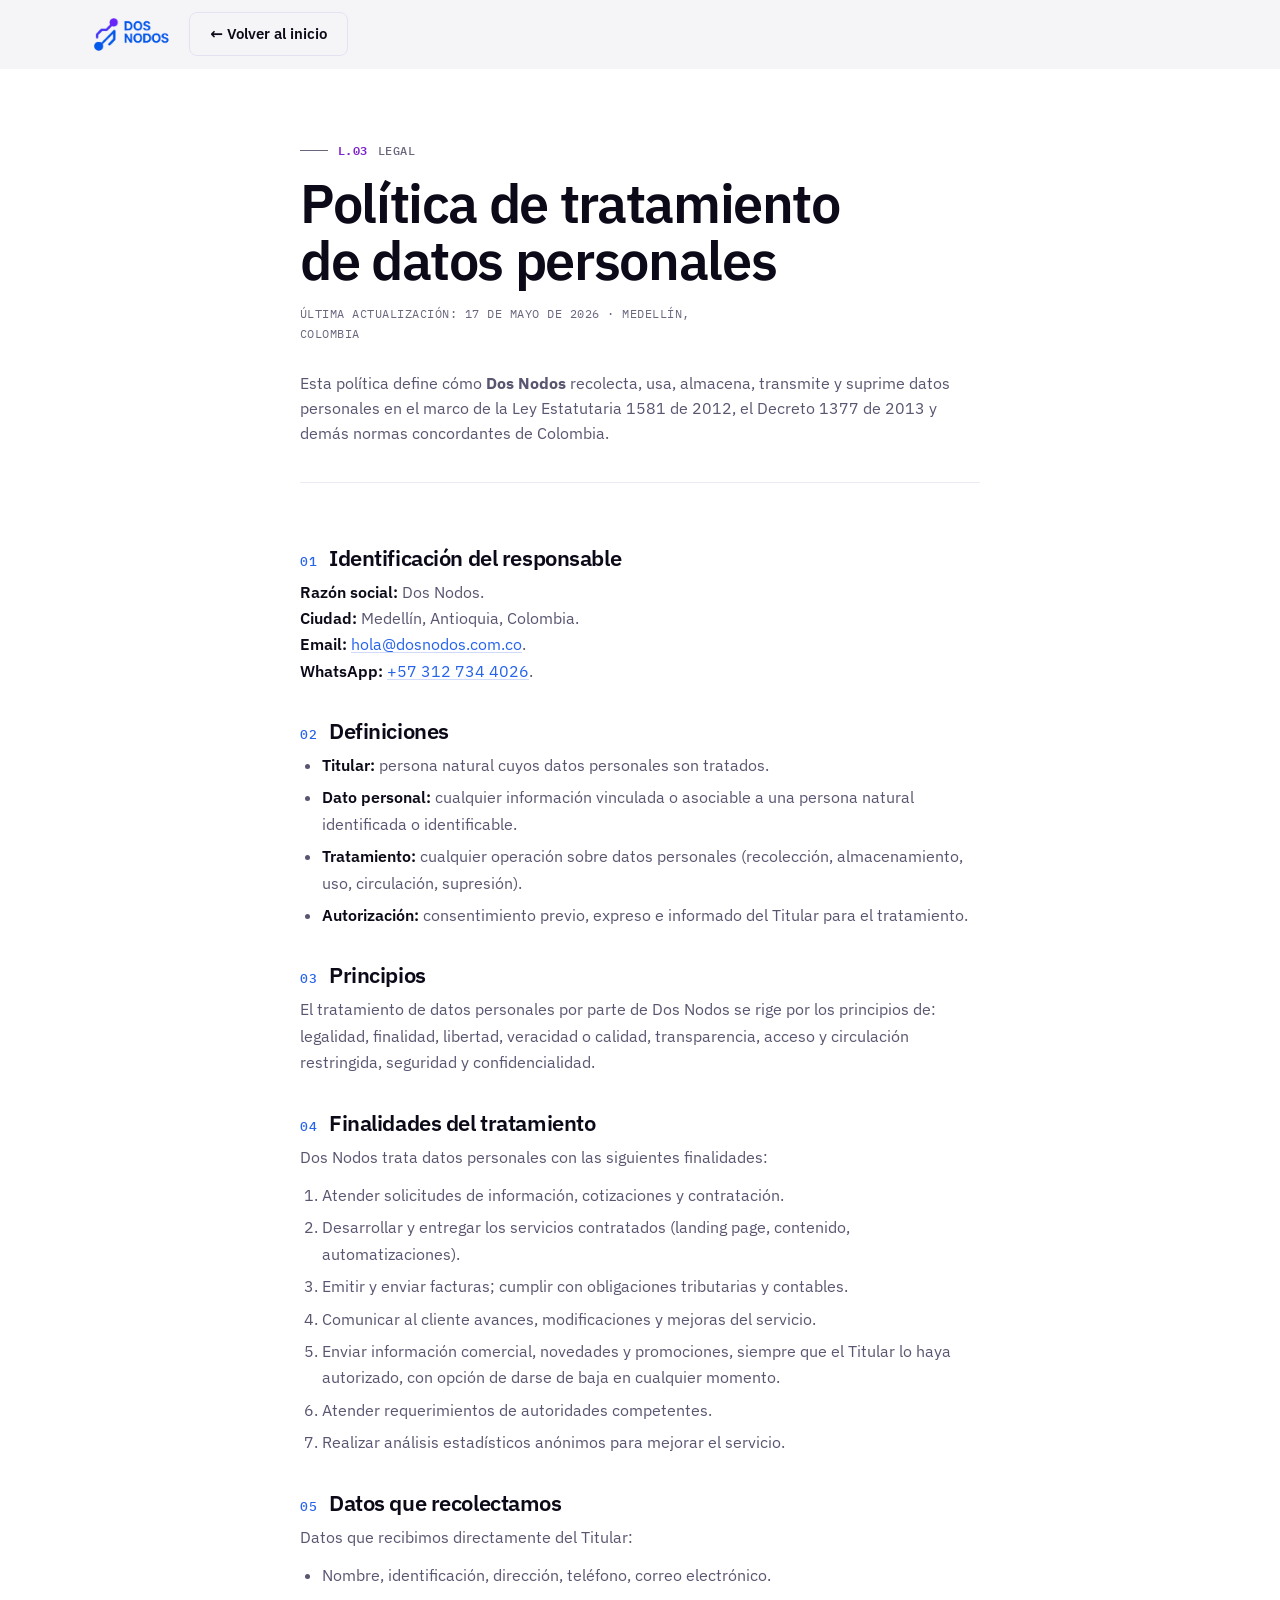
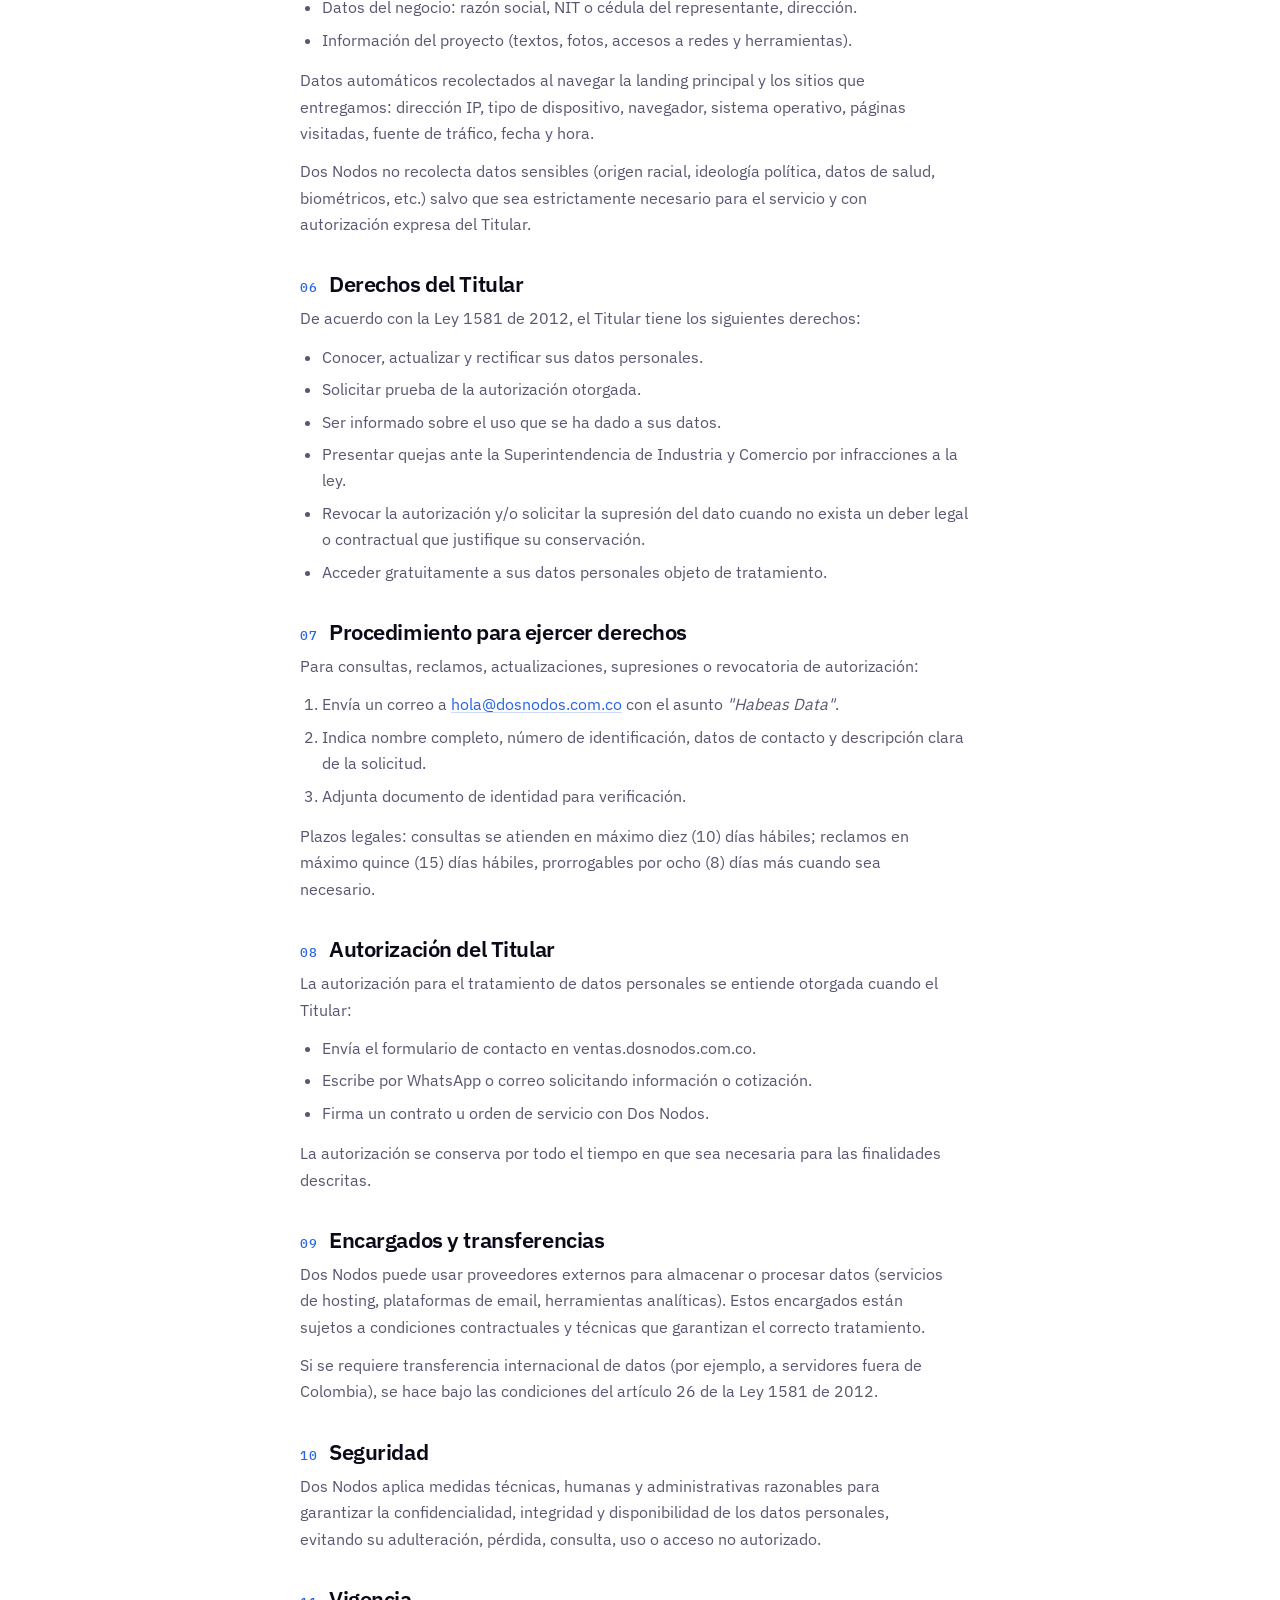
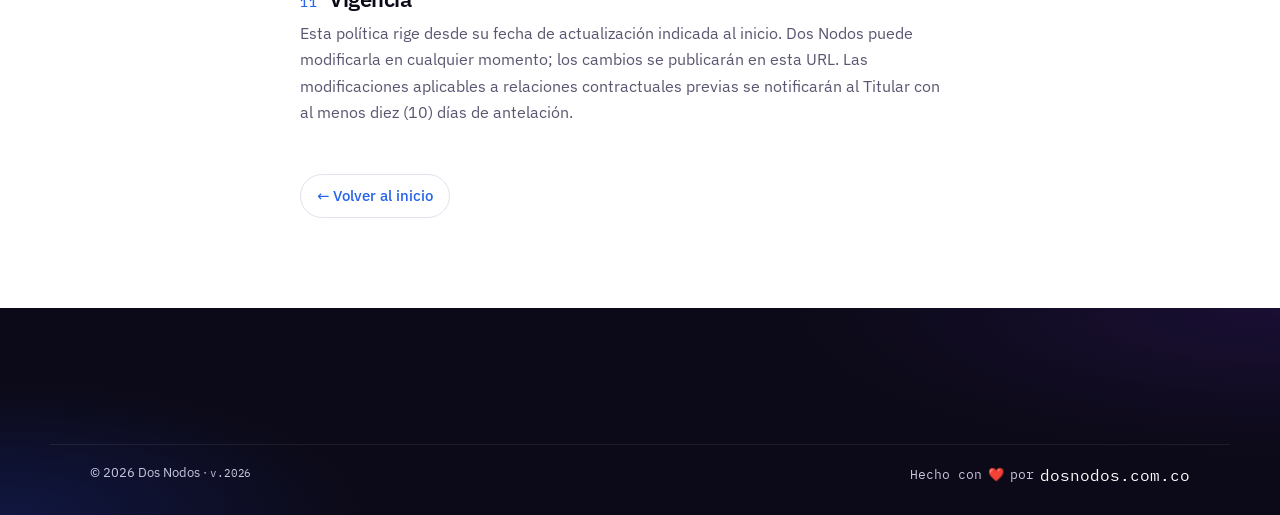
==== commit 98b699e6: "Alinea la landing de ventas con el sistema visual del sitio principal Eran dos lenguajes distintos: " ====
--- a/datos.html
+++ b/datos.html
@@ -13,10 +13,6 @@
   <link rel="icon" href="/assets/img/favicon.ico" sizes="any">
   <link rel="icon" href="/assets/img/favicon.svg" type="image/svg+xml">
   <link rel="apple-touch-icon" href="/assets/img/apple-touch-icon.png">
-
-  <link rel="preconnect" href="https://fonts.googleapis.com">
-  <link rel="preconnect" href="https://fonts.gstatic.com" crossorigin>
-  <link rel="stylesheet" href="https://fonts.googleapis.com/css2?family=Bricolage+Grotesque:opsz,wght@12..96,500;12..96,600;12..96,700&family=Geist:wght@400;500;600&family=Geist+Mono:wght@400;500&display=swap">
   <link rel="stylesheet" href="/assets/css/styles.css?v=5">
 </head>
 <body>
@@ -27,7 +23,7 @@
   <header class="site-header" role="banner">
     <div class="header-inner">
       <a href="/" class="brand" aria-label="Dos Nodos, inicio">
-        <img src="/assets/img/logo-dosnodos.png" alt="Dos Nodos" width="170" height="86" class="brand-logo" decoding="async">
+        <img src="/assets/img/logo-dosnodos-400.png" alt="Dos Nodos" width="170" height="86" class="brand-logo" decoding="async">
       </a>
       <a href="/" class="btn btn-secondary btn-header" style="display:inline-flex">← Volver al inicio</a>
     </div>
--- a/assets/css/styles.css
+++ b/assets/css/styles.css
@@ -1,3 +1,79 @@
+/* IBM Plex auto-hospedado, subconjunto latino. Mismas familias que el
+   sitio principal. Va incrustado y no en una hoja aparte: cada hoja de
+   estilos extra bloquea el renderizado. */
+
+@font-face {
+  font-family: 'IBM Plex Mono';
+  font-style: normal;
+  font-weight: 400;
+  font-display: swap;
+  src: url('/assets/fonts/ibm-plex-mono-400-latin.woff2') format('woff2');
+  unicode-range: U+0000-00FF, U+0131, U+0152-0153, U+02BB-02BC, U+02C6, U+02DA, U+02DC, U+0304, U+0308, U+0329, U+2000-206F, U+20AC, U+2122, U+2191, U+2193, U+2212, U+2215, U+FEFF, U+FFFD;
+}
+
+@font-face {
+  font-family: 'IBM Plex Mono';
+  font-style: normal;
+  font-weight: 500;
+  font-display: swap;
+  src: url('/assets/fonts/ibm-plex-mono-500-latin.woff2') format('woff2');
+  unicode-range: U+0000-00FF, U+0131, U+0152-0153, U+02BB-02BC, U+02C6, U+02DA, U+02DC, U+0304, U+0308, U+0329, U+2000-206F, U+20AC, U+2122, U+2191, U+2193, U+2212, U+2215, U+FEFF, U+FFFD;
+}
+
+@font-face {
+  font-family: 'IBM Plex Mono';
+  font-style: normal;
+  font-weight: 600;
+  font-display: swap;
+  src: url('/assets/fonts/ibm-plex-mono-600-latin.woff2') format('woff2');
+  unicode-range: U+0000-00FF, U+0131, U+0152-0153, U+02BB-02BC, U+02C6, U+02DA, U+02DC, U+0304, U+0308, U+0329, U+2000-206F, U+20AC, U+2122, U+2191, U+2193, U+2212, U+2215, U+FEFF, U+FFFD;
+}
+
+@font-face {
+  font-family: 'IBM Plex Sans';
+  font-style: normal;
+  font-weight: 400;
+  font-display: swap;
+  src: url('/assets/fonts/ibm-plex-sans-400-latin.woff2') format('woff2');
+  unicode-range: U+0000-00FF, U+0131, U+0152-0153, U+02BB-02BC, U+02C6, U+02DA, U+02DC, U+0304, U+0308, U+0329, U+2000-206F, U+20AC, U+2122, U+2191, U+2193, U+2212, U+2215, U+FEFF, U+FFFD;
+}
+
+@font-face {
+  font-family: 'IBM Plex Sans';
+  font-style: normal;
+  font-weight: 500;
+  font-display: swap;
+  src: url('/assets/fonts/ibm-plex-sans-500-latin.woff2') format('woff2');
+  unicode-range: U+0000-00FF, U+0131, U+0152-0153, U+02BB-02BC, U+02C6, U+02DA, U+02DC, U+0304, U+0308, U+0329, U+2000-206F, U+20AC, U+2122, U+2191, U+2193, U+2212, U+2215, U+FEFF, U+FFFD;
+}
+
+@font-face {
+  font-family: 'IBM Plex Sans';
+  font-style: normal;
+  font-weight: 600;
+  font-display: swap;
+  src: url('/assets/fonts/ibm-plex-sans-600-latin.woff2') format('woff2');
+  unicode-range: U+0000-00FF, U+0131, U+0152-0153, U+02BB-02BC, U+02C6, U+02DA, U+02DC, U+0304, U+0308, U+0329, U+2000-206F, U+20AC, U+2122, U+2191, U+2193, U+2212, U+2215, U+FEFF, U+FFFD;
+}
+
+@font-face {
+  font-family: 'IBM Plex Sans';
+  font-style: normal;
+  font-weight: 700;
+  font-display: swap;
+  src: url('/assets/fonts/ibm-plex-sans-700-latin.woff2') format('woff2');
+  unicode-range: U+0000-00FF, U+0131, U+0152-0153, U+02BB-02BC, U+02C6, U+02DA, U+02DC, U+0304, U+0308, U+0329, U+2000-206F, U+20AC, U+2122, U+2191, U+2193, U+2212, U+2215, U+FEFF, U+FFFD;
+}
+
+@font-face {
+  font-family: 'IBM Plex Serif';
+  font-style: italic;
+  font-weight: 400;
+  font-display: swap;
+  src: url('/assets/fonts/ibm-plex-serif-400-italic-latin.woff2') format('woff2');
+  unicode-range: U+0000-00FF, U+0131, U+0152-0153, U+02BB-02BC, U+02C6, U+02DA, U+02DC, U+0304, U+0308, U+0329, U+2000-206F, U+20AC, U+2122, U+2191, U+2193, U+2212, U+2215, U+FEFF, U+FFFD;
+}
+
 /* =============================================
    Dos Nodos · Landing
    Dirección: "Blueprint para vender"
@@ -6,54 +82,57 @@
    ============================================= */
 
 :root {
-  /* Marca (mantenidos del sistema oficial) */
-  --brand: #1B3FCC;          /* cobalto, levemente más profundo que #2563EB para superficie drenched */
-  --brand-strong: #1530A6;
-  --brand-soft: #EDEEF8;
-  --accent: #6E2BD9;          /* púrpura de la marca, ligeramente más sobrio */
-  --accent-strong: #5621AE;
-
-  /* Papel y tinta — tintados hacia el azul de la marca, nunca puro blanco/negro */
-  --paper: #F4F4F8;    /* fondo base ≈ #F4F4F8, cream con tinte cobalto */
-  --paper-2: #ECECF2;    /* superficie alterna */
-  --paper-3: #FBFBFE;    /* tarjeta */
-  --ink: #1B1E2A;        /* texto principal ≈ #1B1E2A */
-  --ink-2: #494C5B;      /* secundario */
-  --ink-3: #7E808B;      /* terciario / metadata */
-  --rule: #DCDCE4;        /* borde tenue */
-  --rule-2: #CACAD3;     /* borde énfasis */
-
-  /* Modo "drenched" cobalto */
-  --cobalt-1: #1B3FCC;
-  --cobalt-2: #142E99;
-  --cobalt-3: #0E215D;
-  --on-cobalt: #F8F8FB;
-  --on-cobalt-mute: #C8CAD6;
-
-  /* Acentos funcionales */
-  --signal: #B4F032;          /* lime "online" — sólo para signal, no decoración */
-  --signal-ink: #2E4A0A;
+  /* Marca — los valores exactos del sitio principal, sin variantes. */
+  --brand: #2563EB;
+  --brand-strong: #1D4FD8;
+  --brand-soft: #E9E6FB;
+  --accent: #9333EA;          /* morado de marca */
+  --accent-strong: #7C22CE;   /* el tono de los CTA */
+
+  /* Papel y tinta — blanco y lilas muy claros, como el principal. El fondo
+     cobalto de lado a lado se retiró: el brief pedía sin fondos saturados. */
+  --paper: #FFFFFF;
+  --paper-2: #F5F3FC;
+  --paper-3: #F1EFFA;
+  --ink: #0C0A18;
+  --ink-2: #5A5570;
+  --ink-3: #6A667E;
+  --rule: #EDEAF6;
+  --rule-2: #E4E1F0;
+
+  /* Superficies oscuras: solo para el pie y bloques puntuales, no para el hero. */
+  --cobalt-1: #141127;
+  --cobalt-2: #0C0A18;
+  --cobalt-3: #08060F;
+  --on-cobalt: #FFFFFF;
+  --on-cobalt-mute: #C9C6DE;
+
+  /* Acentos funcionales. El lima se reemplaza por el morado de marca: era el
+     único color del sitio que no pertenecía al sistema. */
+  --signal: #7C22CE;
+  --signal-ink: #FFFFFF;
   --wa: #25D366;
   --wa-strong: #1FB257;
   --wa-bg: #DCFCE7;
-  --danger: #DC2C2C;
-
-  /* Tipografía */
-  --font-display: "Bricolage Grotesque", ui-sans-serif, system-ui, sans-serif;
-  --font-body: "Geist", ui-sans-serif, system-ui, -apple-system, "Segoe UI", Roboto, sans-serif;
-  --font-mono: "Geist Mono", ui-monospace, "JetBrains Mono", "SF Mono", Menlo, monospace;
+  --danger: #DC2626;
+
+  /* Tipografía — IBM Plex, igual que el principal. */
+  --font-display: "IBM Plex Sans", ui-sans-serif, system-ui, sans-serif;
+  --font-body: "IBM Plex Sans", ui-sans-serif, system-ui, -apple-system, "Segoe UI", Roboto, sans-serif;
+  --font-mono: "IBM Plex Mono", ui-monospace, "SF Mono", Menlo, monospace;
+  --font-serif: "IBM Plex Serif", Georgia, serif;
 
   /* Layout */
   --max-w: 1180px;
-  --shell-pad: clamp(20px, 4vw, 40px);
-  --section-pad: clamp(64px, 9vw, 120px);
-
-  /* Sombras: discretas, una sola estrategia (paper + sombra muy suave) */
-  --shadow-soft: 0 1px 0 var(--rule), 0 12px 32px -16px rgba(20,28,68,.12);
-  --shadow-hover: 0 1px 0 var(--rule), 0 24px 50px -22px rgba(20,28,68,.22);
+  --shell-pad: clamp(20px, 5vw, 40px);
+  --section-pad: clamp(56px, 8vw, 96px);
+
+  /* Sombras: tintadas al morado de marca, como en el principal. */
+  --shadow-soft: 0 1px 0 var(--rule), 0 12px 32px -16px rgba(20, 12, 40, .10);
+  --shadow-hover: 0 1px 0 var(--rule), 0 24px 50px -22px rgba(20, 12, 40, .18);
 
   /* Motion */
-  --ease: cubic-bezier(.22, 1, .36, 1);
+  --ease: cubic-bezier(.21, .47, .32, .98);
   --ease-quart: cubic-bezier(.5, 0, .12, 1);
 }
 
@@ -154,7 +233,7 @@
   display: block;
   opacity: 0;
   transform: translateY(20px);
-  animation: hero-in .9s var(--ease) forwards;
+  animation: hero-in .5s var(--ease) forwards;
 }
 .hero-line[data-i="0"] { animation-delay: .15s; }
 .hero-line[data-i="1"] { animation-delay: .3s; }
@@ -233,6 +312,8 @@
   height: 1px;
   background: var(--ink-3);
 }
+.hero .kicker-on-dark { color: var(--ink-2); }
+.hero .kicker-on-dark::before { background: var(--accent); }
 .kicker-on-dark { color: var(--on-cobalt-mute); }
 .kicker-on-dark::before { background: var(--on-cobalt-mute); }
 
@@ -376,7 +457,7 @@
 .status-dot {
   width: 7px; height: 7px; border-radius: 50%;
   background: var(--signal);
-  box-shadow: 0 0 0 3px rgba(168,220,68,.35);
+  box-shadow: 0 0 0 3px rgba(147, 51, 234, .22);
 }
 .status-sep { opacity: .5; }
 
@@ -408,23 +489,26 @@
   min-height: 44px;
   transition: background .2s var(--ease), color .2s var(--ease), border-color .2s var(--ease), box-shadow .25s var(--ease);
 }
-.btn:hover { text-decoration: none; }
+.btn:hover {
+  color: var(--btn-fg);
+  text-decoration: none;
+}
 .btn:active { transform: translateY(0.5px); }
 
 .btn-primary {
-  --btn-bg: var(--brand);
+  --btn-bg: transparent;
   --btn-fg: #fff;
   position: relative;
   isolation: isolate;
+  background-image: linear-gradient(to right, var(--accent-strong), var(--brand));
+  box-shadow: 0 12px 28px -12px rgba(124, 34, 206, .65);
 }
 .btn-primary:hover {
-  --btn-bg: var(--brand-strong);
   --btn-fg: #fff;
-  box-shadow: 0 0 0 3px rgba(180,240,50,.35), 0 12px 28px -10px rgba(30,60,180,.45);
   transform: translateY(-1px);
 }
 .btn-primary:focus-visible {
-  box-shadow: 0 0 0 3px rgba(180,240,50,.5), 0 12px 28px -10px rgba(30,60,180,.45);
+  box-shadow: 0 0 0 3px rgba(147, 51, 234, .35), 0 12px 28px -12px rgba(124, 34, 206, .65);
 }
 
 .btn-secondary {
@@ -480,12 +564,17 @@
 .section-head-left .section-lead { margin-left: 0; }
 
 /* ============================================
-   HERO — Drenched cobalt
-   ============================================ */
+   HERO — claro, con halos de marca
+   ============================================ */
+/* Era un bloque cobalto de lado a lado. Ahora es blanco con dos halos muy
+   tenues, el mismo recurso del hero del sitio principal. */
 .hero {
   position: relative;
-  color: var(--on-cobalt);
-  background: linear-gradient(180deg, var(--cobalt-1) 0%, var(--cobalt-2) 100%);
+  color: var(--ink);
+  background:
+    radial-gradient(680px 340px at 15% 0%, rgba(147, 51, 234, .13), transparent 66%),
+    radial-gradient(720px 360px at 88% 6%, rgba(37, 99, 235, .13), transparent 68%),
+    var(--paper);
   overflow: hidden;
   padding: clamp(70px, 9vw, 120px) 0 clamp(56px, 8vw, 96px);
 }
@@ -496,51 +585,15 @@
   overflow: hidden;
   pointer-events: none;
 }
-.hero-orb {
-  position: absolute;
-  border-radius: 50%;
-  filter: blur(80px);
-  will-change: transform;
-  transform: translate3d(0, 0, 0);
-}
-.hero-orb-1 {
-  width: 560px; height: 560px;
-  background: #6E2BD9;
-  top: -160px; right: -120px;
-  opacity: .55;
-  animation: orb-drift-1 18s ease-in-out infinite;
-}
-.hero-orb-2 {
-  width: 460px; height: 460px;
-  background: #2563EB;
-  bottom: -140px; left: -120px;
-  opacity: .55;
-  animation: orb-drift-2 22s ease-in-out infinite;
-}
-.hero-orb-3 {
-  width: 360px; height: 360px;
-  background: #B4F032;
-  top: 30%; left: 35%;
-  opacity: .18;
-  animation: orb-drift-3 26s ease-in-out infinite;
-}
-@keyframes orb-drift-1 {
-  0%, 100% { transform: translate3d(0, 0, 0) scale(1); }
-  33% { transform: translate3d(-80px, 60px, 0) scale(1.08); }
-  66% { transform: translate3d(60px, 120px, 0) scale(.95); }
-}
-@keyframes orb-drift-2 {
-  0%, 100% { transform: translate3d(0, 0, 0) scale(1); }
-  50% { transform: translate3d(120px, -80px, 0) scale(1.1); }
-}
-@keyframes orb-drift-3 {
-  0%, 100% { transform: translate3d(0, 0, 0); }
-  25% { transform: translate3d(60px, -40px, 0); }
-  50% { transform: translate3d(-50px, 30px, 0); }
-  75% { transform: translate3d(40px, 70px, 0); }
-}
+
+
+
+
+
+
+
 @media (prefers-reduced-motion: reduce) {
-  .hero-orb { animation: none !important; }
+  
 }
 .hero::before {
   /* grid blueprint */
@@ -583,8 +636,8 @@
   .hero-grid { grid-template-columns: 1.15fr .85fr; }
 }
 
-.hero-copy { color: var(--on-cobalt); }
-.hero-copy h1, .hero-copy .hero-title { color: var(--on-cobalt); }
+.hero-copy { color: var(--ink); }
+.hero-copy h1, .hero-copy .hero-title { color: var(--ink); }
 
 .hero-meta {
   display: inline-flex;
@@ -593,11 +646,11 @@
   font-family: var(--font-mono);
   font-size: .78rem;
   letter-spacing: 0.05em;
-  color: var(--on-cobalt-mute);
+  color: var(--ink-2);
   margin-bottom: clamp(20px, 3vw, 32px);
   padding: 6px 12px 6px 8px;
-  background: rgba(255,255,255,.06);
-  border: 1px solid rgba(255,255,255,.12);
+  background: var(--paper-2);
+  border: 1px solid var(--rule);
   border-radius: 999px;
 }
 .meta-idx {
@@ -609,13 +662,13 @@
 .hero-sub {
   font-family: var(--font-body);
   font-size: clamp(1.05rem, 0.6vw + 1rem, 1.22rem);
-  color: var(--on-cobalt-mute);
+  color: var(--ink-2);
   max-width: 52ch;
   margin: 0 0 28px;
   line-height: 1.5;
   opacity: 0;
   transform: translateY(12px);
-  animation: hero-in .8s var(--ease) .6s forwards;
+  animation: hero-in .5s var(--ease) .06s forwards;
 }
 
 .hero-actions {
@@ -625,7 +678,7 @@
   margin-bottom: 36px;
   opacity: 0;
   transform: translateY(12px);
-  animation: hero-in .8s var(--ease) .75s forwards;
+  animation: hero-in .5s var(--ease) .12s forwards;
 }
 
 .hero-specs {
@@ -641,7 +694,7 @@
   -webkit-backdrop-filter: blur(6px);
   opacity: 0;
   transform: translateY(12px);
-  animation: hero-in .8s var(--ease) .9s forwards;
+  animation: hero-in .5s var(--ease) .18s forwards;
 }
 @media (min-width: 580px) {
   .hero-specs { grid-template-columns: repeat(4, 1fr); }
@@ -666,7 +719,7 @@
   font-weight: 500;
   letter-spacing: 0.08em;
   text-transform: uppercase;
-  color: var(--on-cobalt-mute);
+  color: var(--ink-3);
   margin-bottom: 6px;
 }
 .hero-specs dd {
@@ -674,12 +727,12 @@
   font-family: var(--font-display);
   font-size: 1.05rem;
   font-weight: 600;
-  color: var(--on-cobalt);
+  color: var(--ink);
 }
 .hero-specs dd span {
   font-family: var(--font-mono);
   font-size: .7rem;
-  color: var(--on-cobalt-mute);
+  color: var(--ink-3);
   font-weight: 500;
   margin-left: 2px;
 }
@@ -693,12 +746,12 @@
   min-height: 480px;
   opacity: 0;
   transform: translateY(20px);
-  animation: hero-in 1s var(--ease) 1.05s forwards;
+  animation: hero-in .6s var(--ease) .24s forwards;
 }
 .hero-grid-bg {
   position: absolute;
   inset: -40px;
-  background: radial-gradient(closest-side, rgba(95,118,255,.25), transparent 70%);
+  background: radial-gradient(closest-side, rgba(147, 51, 234, .16), transparent 70%);
   filter: blur(40px);
   pointer-events: none;
 }
@@ -1127,7 +1180,7 @@
   font-size: 1.15rem;
 }
 .niches li:nth-child(2n) .niches-icon { background: rgba(110,43,217,.10); color: var(--accent); }
-.niches li:nth-child(4n) .niches-icon { background: rgba(180,240,50,.18); color: var(--signal-ink); }
+.niches li:nth-child(4n) .niches-icon { background: rgba(147, 51, 234, .12); color: var(--accent-strong); }
 
 /* ============================================
    05 — DEMOS
@@ -1161,10 +1214,25 @@
 }
 .demo-thumb {
   position: relative;
+  display: flex;
+  flex-direction: column;
+  justify-content: flex-end;
+  gap: 8px;
   aspect-ratio: 5 / 4;
   border-radius: 14px;
   overflow: hidden;
   border: 1px solid var(--rule);
+  padding: 18px;
+  color: var(--on-cobalt);
+  text-decoration: none;
+  box-shadow: 0 20px 42px -30px rgba(20, 28, 68, .45);
+  transition: transform .24s var(--ease), box-shadow .24s var(--ease), border-color .24s var(--ease);
+}
+.demo-thumb:hover {
+  color: var(--on-cobalt);
+  transform: translateY(-3px);
+  border-color: color-mix(in srgb, var(--brand) 44%, var(--rule));
+  box-shadow: 0 28px 58px -32px rgba(20, 28, 68, .58);
 }
 .demo-thumb::before,
 .demo-thumb::after {
@@ -1177,12 +1245,101 @@
   background-size: 24px 24px;
   mix-blend-mode: overlay;
 }
-.demo-tour { background: linear-gradient(135deg, #3A2BB0, #4C44D9); }
-.demo-tour::before { background: radial-gradient(closest-side at 30% 30%, var(--signal) 0%, transparent 30%); opacity: .25; }
-.demo-cafe { background: linear-gradient(135deg, #3F311F, #8E6B33); }
-.demo-cafe::before { background: radial-gradient(closest-side at 70% 40%, #EEDB6E 0%, transparent 35%); opacity: .35; }
-.demo-spa  { background: linear-gradient(135deg, #C8326B, #D75CA9); }
-.demo-spa::before { background: radial-gradient(closest-side at 40% 70%, #D6B5DE 0%, transparent 35%); opacity: .4; }
+.demo-tour {
+  background:
+    radial-gradient(circle at 18% 18%, #FFE08A 0 8%, transparent 9%),
+    linear-gradient(135deg, transparent 44%, #2B8E6D 45% 61%, transparent 62%) 0 70% / 70% 72% no-repeat,
+    linear-gradient(45deg, transparent 42%, #1F6D5E 43% 62%, transparent 63%) 80% 74% / 74% 74% no-repeat,
+    linear-gradient(180deg, #91DDE5, #F4E9B9 54%, #13443B 55%);
+}
+.demo-tour::before {
+  inset: auto 14px 18px 14px;
+  height: 42%;
+  border: 3px dashed rgba(255,255,255,.7);
+  border-left: 0;
+  border-bottom: 0;
+  border-radius: 0 120px 0 0;
+  transform: rotate(-7deg);
+  opacity: .9;
+}
+.demo-cafe {
+  background:
+    radial-gradient(circle at 24% 33%, #FFF5DE 0 18%, #E2BD7B 19% 23%, transparent 24%),
+    radial-gradient(circle at 76% 25%, #5D321D 0 11%, #FFF5DE 12% 17%, transparent 18%),
+    linear-gradient(145deg, #F4B45F, #FFF2D7 50%, #2F2118 51%);
+}
+.demo-cafe::before {
+  inset: auto 18px 18px;
+  height: 36%;
+  border-radius: 10px;
+  background: linear-gradient(90deg, rgba(47,33,24,.96), rgba(47,33,24,.82));
+  opacity: 1;
+}
+.demo-spa  {
+  background:
+    radial-gradient(ellipse at 22% 34%, #D9B269 0 8%, transparent 9%),
+    radial-gradient(ellipse at 74% 32%, #88BFA1 0 16%, transparent 17%),
+    linear-gradient(145deg, #F7DDE7, #F9F5E8 54%, #DCEFE5);
+}
+.demo-spa::before {
+  inset: auto 12% 16% 12%;
+  height: 24%;
+  border-radius: 22px 22px 10px 10px;
+  background: #FFFDF8;
+  box-shadow: 0 20px 42px -30px rgba(25, 44, 40, .75);
+  opacity: 1;
+}
+.demo-browser-bar,
+.demo-preview-title,
+.demo-preview-meta {
+  position: relative;
+  z-index: 2;
+}
+.demo-browser-bar {
+  position: absolute;
+  inset: 12px 12px auto;
+  height: 30px;
+  border-radius: 8px;
+  background: rgba(255,255,255,.72);
+  backdrop-filter: blur(8px);
+}
+.demo-browser-bar::before {
+  content: "";
+  position: absolute;
+  left: 10px;
+  top: 50%;
+  width: 7px;
+  height: 7px;
+  border-radius: 99px;
+  background: #EB5A46;
+  transform: translateY(-50%);
+  box-shadow: 13px 0 0 #F2C94C, 26px 0 0 #25D366;
+}
+.demo-preview-title {
+  max-width: 12ch;
+  font-family: var(--font-display);
+  font-size: clamp(1.35rem, 2.1vw, 1.85rem);
+  font-weight: 600;
+  line-height: 1;
+  text-shadow: 0 1px 16px rgba(0,0,0,.22);
+}
+.demo-preview-meta {
+  color: rgba(255,255,255,.82);
+  font-family: var(--font-mono);
+  font-size: .72rem;
+  font-weight: 500;
+  text-transform: uppercase;
+  letter-spacing: .04em;
+}
+.demo-cafe .demo-preview-title,
+.demo-cafe .demo-preview-meta {
+  color: #FFF8ED;
+}
+.demo-spa .demo-preview-title,
+.demo-spa .demo-preview-meta {
+  color: #244438;
+  text-shadow: none;
+}
 
 .demo h3 {
   font-size: 1.25rem;
@@ -1689,7 +1846,7 @@
 .foot-link {
   color: var(--signal);
   text-decoration: underline;
-  text-decoration-color: rgba(180, 240, 50, .35);
+  text-decoration-color: rgba(147, 51, 234, .38);
   text-underline-offset: 2px;
   transition: text-decoration-color .2s var(--ease);
 }
@@ -1754,7 +1911,7 @@
   display: block;
   width: var(--p, 0%);
   height: 100%;
-  background: linear-gradient(90deg, #1B3FCC 0%, #6E2BD9 60%, #B4F032 100%);
+  background: linear-gradient(90deg, #9333EA 0%, #2563EB 100%);
   transition: width .12s linear;
   box-shadow: 0 0 14px rgba(110,43,217,.6);
 }
@@ -1771,7 +1928,7 @@
   margin: 24px 0 0;
   opacity: 0;
   transform: translateY(12px);
-  animation: hero-in .8s var(--ease) 1.1s forwards;
+  animation: hero-in .5s var(--ease) .3s forwards;
 }
 .hero-trust li {
   display: inline-flex;
@@ -1788,9 +1945,9 @@
   transition: background .25s var(--ease), border-color .25s var(--ease), color .25s var(--ease);
 }
 .hero-trust li:hover {
-  background: rgba(180,240,50,.12);
-  border-color: rgba(180,240,50,.4);
-  color: #DFF59A;
+  background: rgba(147, 51, 234, .10);
+  border-color: rgba(147, 51, 234, .32);
+  color: var(--accent-strong);
 }
 .hero-trust li svg { color: var(--signal); flex-shrink: 0; }
 
@@ -1837,7 +1994,7 @@
 }
 .stat:hover { background: #F4F5FB; }
 .stat:hover::after { width: 100%; }
-.stat-accent::after { background: linear-gradient(90deg, var(--signal), #DFF59A); }
+.stat-accent::after { background: linear-gradient(90deg, #9333EA, #2563EB); }
 @media (min-width: 1040px) {
   .stat { border-bottom: none; }
   .stat:last-child { border-right: none; }
@@ -1877,7 +2034,7 @@
 }
 .stat-accent { background: var(--ink); color: var(--on-cobalt); }
 .stat-accent:hover { background: var(--cobalt-2); }
-.stat-accent .stat-num { color: var(--signal); }
+.stat-accent .stat-num { color: #A855F7; }
 .stat-accent .stat-label, .stat-accent .stat-foot { color: var(--on-cobalt-mute); }
 
 /* ============================================
@@ -1951,8 +2108,8 @@
   font-weight: 500;
   letter-spacing: .04em;
   text-transform: uppercase;
-  color: var(--brand);
-  background: rgba(27, 63, 204, .08);
+  color: var(--accent-strong);
+  background: rgba(147, 51, 234, .10);
   padding: 5px 10px;
   border-radius: 999px;
 }
@@ -2054,3 +2211,15 @@
   .hero-actions .btn { flex: 1 1 100%; }
   .foot-bottom { justify-content: flex-start; }
 }
+
+
+/* ============================================
+   Texto con degradado de marca
+   ============================================ */
+/* Equivale a .dn-grad-text del sitio principal. */
+.grad-text {
+  background: linear-gradient(120deg, #9333EA, #2563EB);
+  -webkit-background-clip: text;
+  background-clip: text;
+  color: transparent;
+}
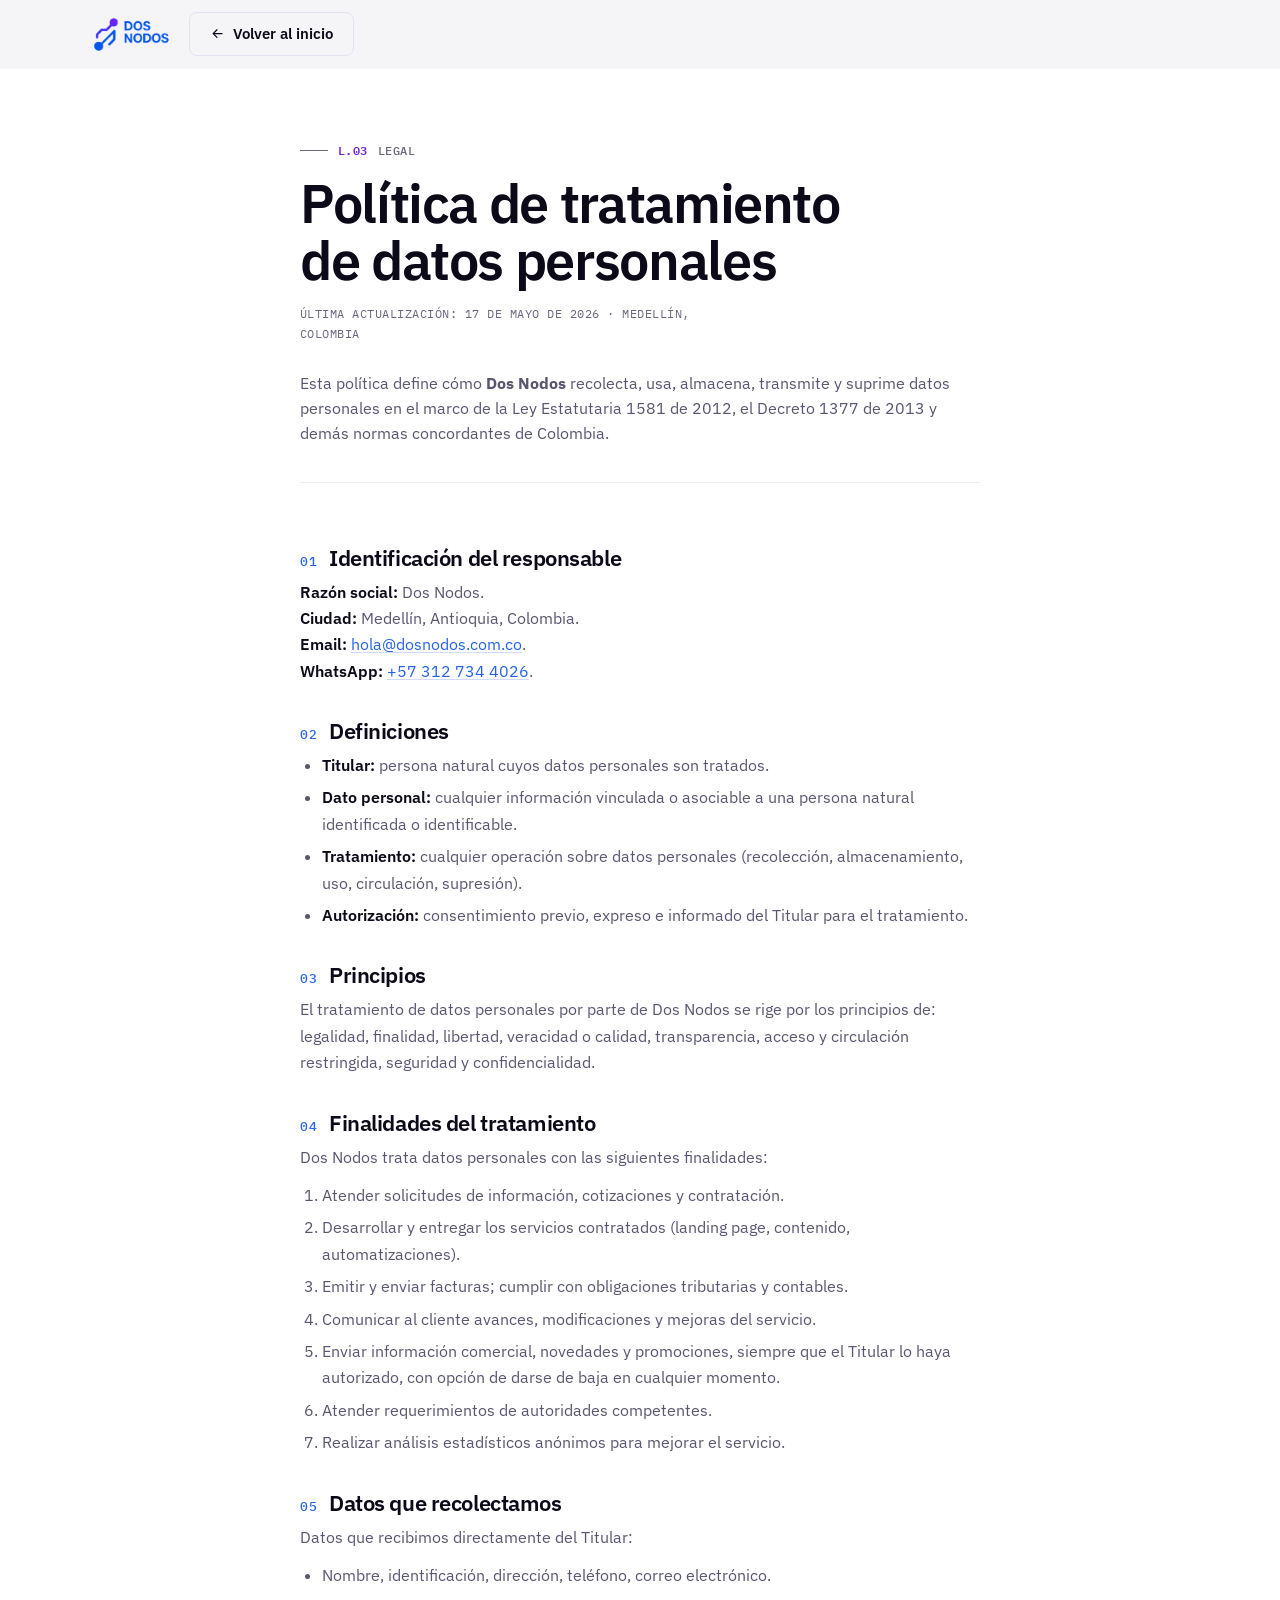
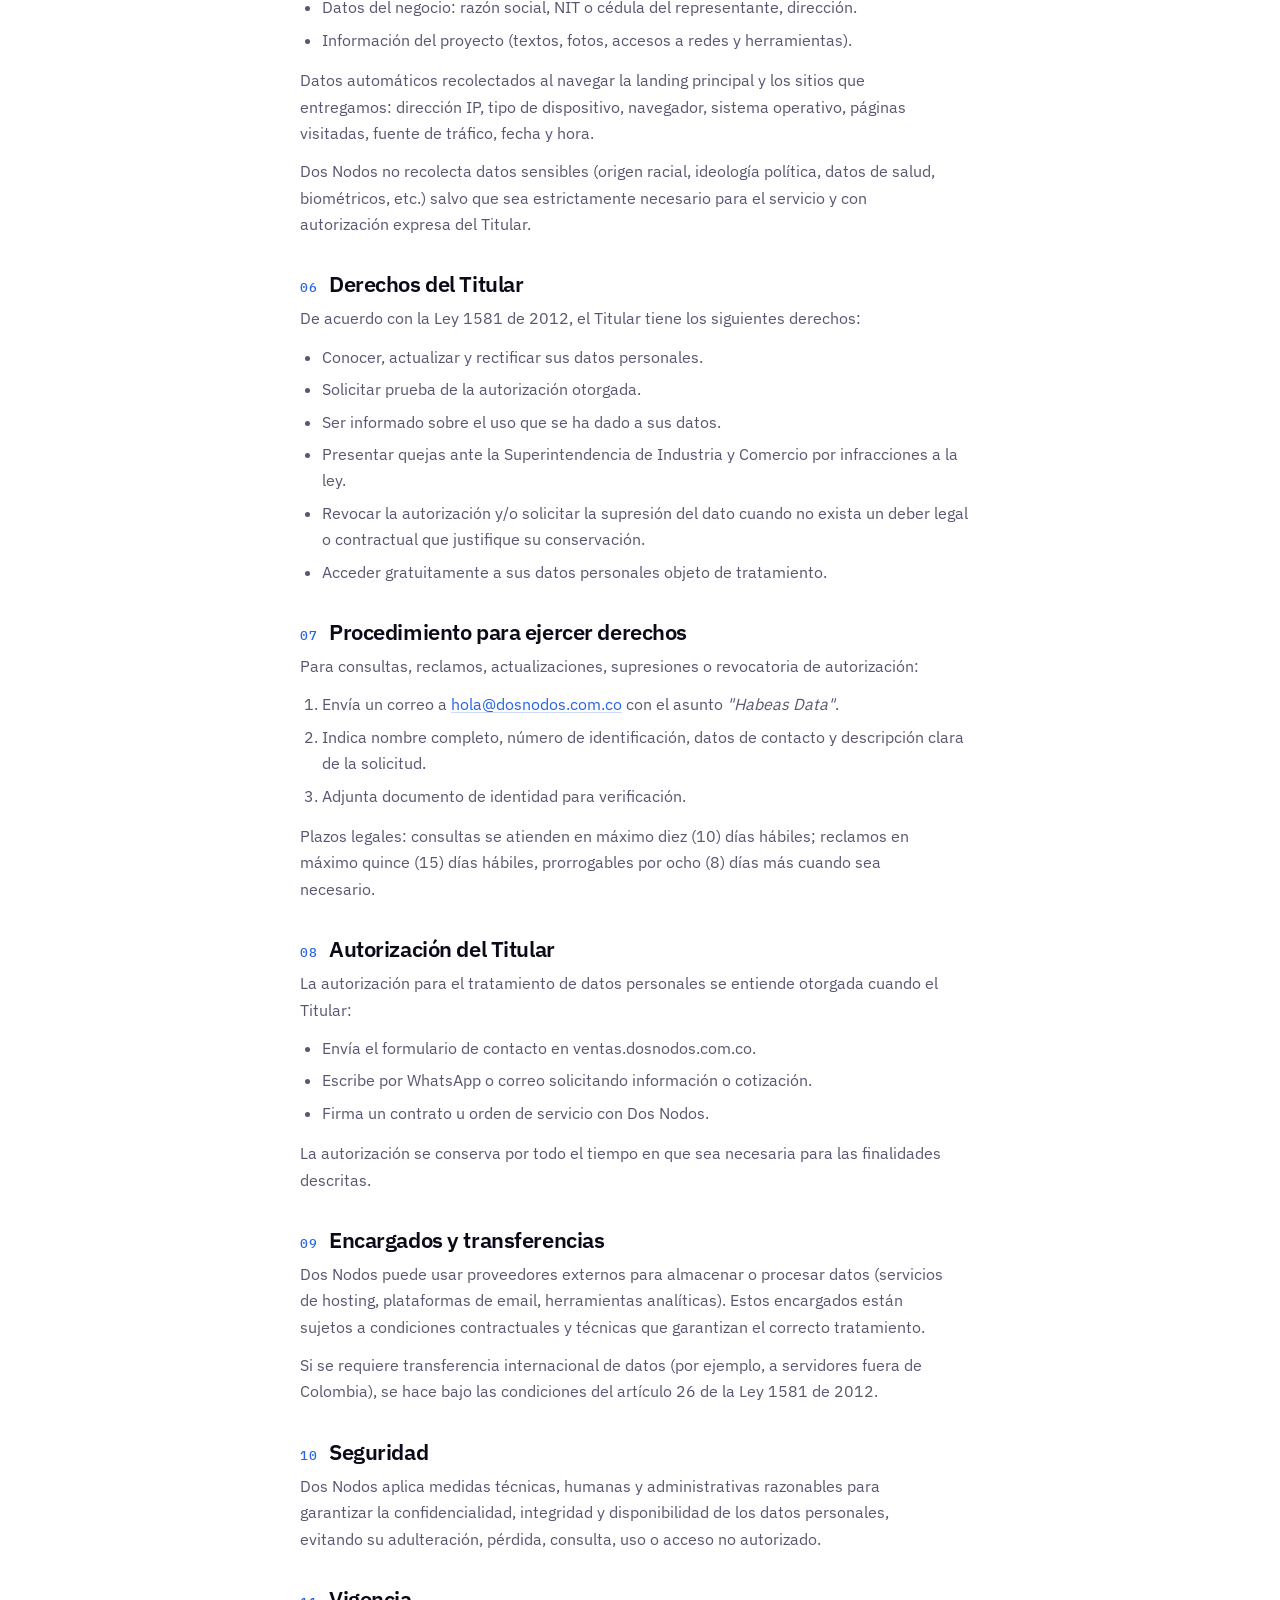
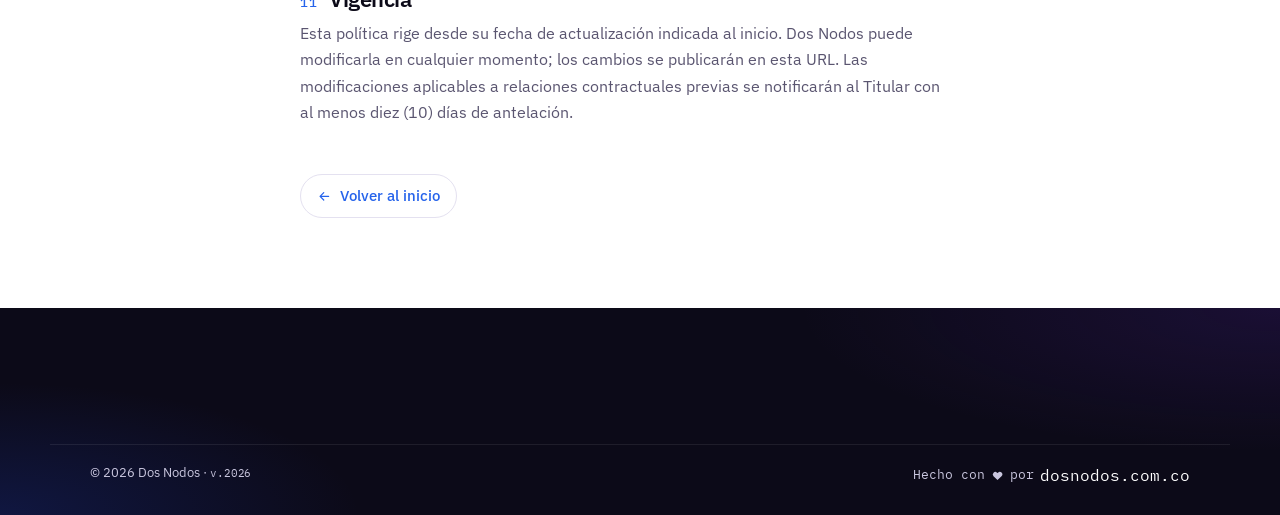
==== commit 7889b6ed: "Reorganiza el hero, corrige contrastes invisibles y reemplaza los emojis Contrastes que estaban roto" ====
--- a/datos.html
+++ b/datos.html
@@ -13,9 +13,14 @@
   <link rel="icon" href="/assets/img/favicon.ico" sizes="any">
   <link rel="icon" href="/assets/img/favicon.svg" type="image/svg+xml">
   <link rel="apple-touch-icon" href="/assets/img/apple-touch-icon.png">
-  <link rel="stylesheet" href="/assets/css/styles.css?v=5">
+  <link rel="stylesheet" href="/assets/css/styles.css?v=20">
 </head>
 <body>
+  <svg width="0" height="0" style="position:absolute" aria-hidden="true" focusable="false"><defs>
+    <symbol id="ico-arrow-left" viewBox="0 0 24 24"><path fill="none" stroke="currentColor" stroke-width="2" stroke-linecap="round" stroke-linejoin="round" d="M19 12H5M11 6l-6 6 6 6"/></symbol>
+    <symbol id="ico-heart" viewBox="0 0 24 24"><path d="M12 20.4 4.6 13.2a4.6 4.6 0 0 1 6.5-6.5l.9.9.9-.9a4.6 4.6 0 1 1 6.5 6.5Z" fill="currentColor"/></symbol>
+  </defs></svg>
+
 
   <a class="skip-link" href="#contenido">Saltar al contenido</a>
   <div class="scroll-progress" aria-hidden="true"><span></span></div>
@@ -25,7 +30,7 @@
       <a href="/" class="brand" aria-label="Dos Nodos, inicio">
         <img src="/assets/img/logo-dosnodos-400.png" alt="Dos Nodos" width="170" height="86" class="brand-logo" decoding="async">
       </a>
-      <a href="/" class="btn btn-secondary btn-header" style="display:inline-flex">← Volver al inicio</a>
+      <a href="/" class="btn btn-secondary btn-header" style="display:inline-flex"><svg class="ico" aria-hidden="true" focusable="false"><use href="#ico-arrow-left"/></svg> Volver al inicio</a>
     </div>
   </header>
 
@@ -117,7 +122,7 @@
         <h2><span class="legal-idx">11</span> Vigencia</h2>
         <p>Esta política rige desde su fecha de actualización indicada al inicio. Dos Nodos puede modificarla en cualquier momento; los cambios se publicarán en esta URL. Las modificaciones aplicables a relaciones contractuales previas se notificarán al Titular con al menos diez (10) días de antelación.</p>
 
-        <a href="/" class="legal-back">← Volver al inicio</a>
+        <a href="/" class="legal-back"><svg class="ico" aria-hidden="true" focusable="false"><use href="#ico-arrow-left"/></svg> Volver al inicio</a>
       </article>
     </div>
   </main>
@@ -125,7 +130,7 @@
   <footer class="site-footer" role="contentinfo">
     <div class="container foot-bottom">
       <small>&copy; <span id="year"></span> Dos Nodos · <span class="mono">v.2026</span></small>
-      <small class="foot-build">Hecho con <span class="foot-heart" aria-label="amor">❤️</span> por <a href="https://dosnodos.com.co/" target="_blank" rel="noopener" class="foot-link">dosnodos.com.co</a></small>
+      <small class="foot-build">Hecho con <span class="foot-heart" role="img" aria-label="amor"><svg class="ico" aria-hidden="true" focusable="false"><use href="#ico-heart"/></svg></span> por <a href="https://dosnodos.com.co/" target="_blank" rel="noopener" class="foot-link">dosnodos.com.co</a></small>
     </div>
   </footer>
 
--- a/assets/css/styles.css
+++ b/assets/css/styles.css
@@ -111,8 +111,15 @@
      único color del sitio que no pertenecía al sistema. */
   --signal: #7C22CE;
   --signal-ink: #FFFFFF;
-  --wa: #25D366;
-  --wa-strong: #1FB257;
+  /* Verde de WhatsApp accesible. El #25D366 de la marca da 1.98 con contenido
+     blanco encima Y 1.98 contra el fondo blanco de la página: falla WCAG 1.4.3
+     y 1.4.11 en las dos direcciones, así que el botón flotante casi no se
+     distinguía. Este tono da 5.22 en ambas y sigue leyéndose como WhatsApp.
+     El brillante se conserva solo para adornos dentro de la maqueta del
+     teléfono, que es una ilustración y no transporta información. */
+  --wa: #0F7A6C;
+  --wa-strong: #0B6154;
+  --wa-bright: #25D366;
   --wa-bg: #DCFCE7;
   --danger: #DC2626;
 
@@ -249,8 +256,8 @@
   width: clamp(40px, 5.5vw, 72px);
   height: clamp(40px, 5.5vw, 72px);
   flex-shrink: 0;
-  color: var(--signal);
-  background: #3F4FAE;
+  color: #fff;
+  background: linear-gradient(135deg, #9333EA, #2563EB);
   border-radius: 22%;
   display: inline-flex;
   align-items: center;
@@ -260,8 +267,8 @@
 .hero-wa-mark svg, .hero-wa-mark use {
   width: 64%;
   height: 64%;
-  color: var(--signal);
-  fill: var(--signal);
+  color: #fff;
+  fill: #fff;
 }
 
 @keyframes hero-in {
@@ -521,7 +528,10 @@
 .btn-ghost {
   --btn-bg: transparent;
   --btn-fg: var(--ink);
-  --btn-bd: var(--rule-2);
+  /* #E4E1F0 daba 1.29 contra el blanco. WCAG 1.4.11 pide 3:1 para lo que
+     identifica visualmente un control, y acá el borde es lo único que lo
+     delimita. Este tono da 3.52. */
+  --btn-bd: #8B84A8;
 }
 .btn-ghost:hover { --btn-bg: var(--paper-2); --btn-bd: var(--ink); }
 
@@ -562,6 +572,114 @@
   font-size: 1.05rem;
 }
 .section-head-left .section-lead { margin-left: 0; }
+
+
+/* ============================================
+   LAMP — luz que nace del borde superior del hero
+   ============================================ */
+/* Adaptación del componente de React con framer-motion a CSS puro: este sitio
+   es estático y no tiene build.
+   Los conos se recortan con clip-path en vez de conic-gradient. El original
+   los arma con gradientes cónicos más dos máscaras internas; sin esas máscaras
+   el cónico deja bordes rectos y se ve como un rectángulo, no como un haz.
+   El clip-path da el triángulo exacto y el degradado radial nace del vértice.
+   Todo lo que anima es transform y opacity, que el compositor resuelve sin
+   repintar. */
+
+.lamp {
+  position: absolute;
+  inset: 0 0 auto 0;
+  height: clamp(200px, 24vw, 320px);
+  z-index: 0;
+  pointer-events: none;
+  overflow: hidden;
+  -webkit-mask-image: linear-gradient(to bottom, #000 45%, transparent 100%);
+  mask-image: linear-gradient(to bottom, #000 45%, transparent 100%);
+}
+
+.lamp-cone {
+  position: absolute;
+  top: 0;
+  height: 100%;
+  width: min(32rem, 48vw);
+  opacity: 0;
+  /* Desenfoque generoso: sin él la diagonal del clip-path se ve como un corte
+     recto en lugar de un haz. */
+  filter: blur(34px);
+  animation: lamp-open .9s var(--ease) .15s forwards;
+}
+/* El vértice de cada cono es la esquina superior que toca el centro. */
+.lamp-cone-left {
+  right: calc(50% - 46px);
+  clip-path: polygon(100% 0, 0 100%, 100% 100%);
+  background: radial-gradient(farthest-corner at 100% 0, rgba(147, 51, 234, .42), transparent 74%);
+  transform-origin: 100% 0;
+}
+.lamp-cone-right {
+  left: calc(50% - 46px);
+  clip-path: polygon(0 0, 100% 100%, 0 100%);
+  background: radial-gradient(farthest-corner at 0 0, rgba(37, 99, 235, .42), transparent 74%);
+  transform-origin: 0 0;
+}
+
+/* La línea de la que sale la luz. */
+.lamp-line {
+  position: absolute;
+  top: 0;
+  left: 50%;
+  height: 2px;
+  width: min(28rem, 66vw);
+  transform: translateX(-50%) scaleX(.35);
+  transform-origin: center;
+  border-radius: 999px;
+  background: linear-gradient(90deg, transparent, #9333EA 24%, #2563EB 76%, transparent);
+  opacity: 0;
+  animation: lamp-line-in .9s var(--ease) .2s forwards;
+}
+
+/* Halo difuso apenas bajo la línea. */
+.lamp-glow {
+  position: absolute;
+  top: -60px;
+  left: 50%;
+  height: 130px;
+  width: min(24rem, 54vw);
+  transform: translateX(-50%);
+  border-radius: 999px;
+  background: radial-gradient(closest-side, rgba(147, 51, 234, .50), rgba(37, 99, 235, .20) 62%, transparent);
+  filter: blur(40px);
+  opacity: 0;
+  animation: lamp-glow-in 1s var(--ease) .1s forwards;
+}
+
+@keyframes lamp-open {
+  from { opacity: 0; transform: scaleX(.5); }
+  to   { opacity: 1; transform: scaleX(1); }
+}
+@keyframes lamp-line-in {
+  from { opacity: 0; transform: translateX(-50%) scaleX(.35); }
+  to   { opacity: 1; transform: translateX(-50%) scaleX(1); }
+}
+@keyframes lamp-glow-in {
+  from { opacity: 0; }
+  to   { opacity: 1; }
+}
+
+/* Sin animación el efecto se muestra ya abierto, no desaparece. */
+@media (prefers-reduced-motion: reduce) {
+  .lamp-cone,
+  .lamp-line,
+  .lamp-glow { animation: none; opacity: 1; }
+  .lamp-cone-left,
+  .lamp-cone-right { transform: none; }
+  .lamp-line { transform: translateX(-50%); }
+}
+
+@media (max-width: 640px) {
+  .lamp { height: 170px; }
+  .lamp-glow { height: 96px; top: -48px; filter: blur(30px); }
+  .lamp-cone { filter: blur(14px); }
+}
 
 /* ============================================
    HERO — claro, con halos de marca
@@ -577,13 +695,6 @@
     var(--paper);
   overflow: hidden;
   padding: clamp(70px, 9vw, 120px) 0 clamp(56px, 8vw, 96px);
-}
-.hero-bg {
-  position: absolute;
-  inset: 0;
-  z-index: 0;
-  overflow: hidden;
-  pointer-events: none;
 }
 
 
@@ -816,7 +927,7 @@
 .wa-online {
   display: inline-block;
   width: 6px; height: 6px;
-  background: #25D366;
+  background: var(--wa-bright);
   border-radius: 50%;
 }
 
@@ -870,12 +981,12 @@
   gap: 2px;
 }
 .wa-msg .wa-ticks {
-  display: inline-block;
-  width: 12px;
-  color: #34B7F1;
-  font-weight: 700;
-  letter-spacing: -2px;
-}
+  display: inline-flex;
+  align-items: center;
+  color: #1C7FAB;
+  margin-left: 3px;
+}
+.wa-ticks svg, .voice-ticks svg { width: 14px; height: 14px; }
 .wa-msg.leaving { animation: msg-out 280ms ease forwards; }
 
 .wa-typing {
@@ -965,7 +1076,7 @@
   left: -8%;
   background: var(--signal);
   color: var(--signal-ink);
-  border: 1px solid #86C625;
+  border: 1px solid var(--accent-strong);
   animation-delay: 1.5s;
 }
 .tag-cobalt::before {
@@ -1457,7 +1568,7 @@
   text-transform: uppercase;
   padding: 6px 12px;
   border-radius: 999px;
-  border: 1px solid #6BA80F;
+  border: 1px solid var(--accent-strong);
 }
 .plan-flag svg { color: var(--signal-ink); }
 
@@ -1745,7 +1856,7 @@
 }
 [hidden] { display: none !important; }
 .form-note { margin: 12px 0 0; color: var(--ink-3); font-size: .9rem; min-height: 1.2em; }
-.form-note.is-ok { color: #2F8A4E; }
+.form-note.is-ok { color: var(--wa-strong); }
 
 /* ============================================
    FOOTER
@@ -1866,7 +1977,7 @@
   color: #fff;
   display: inline-flex;
   align-items: center; justify-content: center;
-  box-shadow: 0 20px 40px -10px rgba(40,140,80,.45);
+  box-shadow: 0 18px 36px -12px rgba(11, 97, 84, .55);
   transition: background .25s var(--ease), transform .25s var(--ease);
 }
 .fab-wa::before {
@@ -1874,7 +1985,7 @@
   position: absolute;
   inset: -6px;
   border-radius: 50%;
-  border: 1.5px solid rgba(120,210,140,.5);
+  border: 1.5px solid rgba(15, 122, 108, .45);
   animation: pulse-ring 2.4s ease-out 3;
 }
 @keyframes pulse-ring {
@@ -1937,10 +2048,10 @@
   font-family: var(--font-mono);
   font-size: .8rem;
   letter-spacing: .02em;
-  color: var(--on-cobalt-mute);
+  color: var(--ink-2);
   padding: 6px 12px;
-  background: rgba(255,255,255,.06);
-  border: 1px solid rgba(255,255,255,.12);
+  background: var(--paper-2);
+  border: 1px solid var(--rule);
   border-radius: 999px;
   transition: background .25s var(--ease), border-color .25s var(--ease), color .25s var(--ease);
 }
@@ -2094,7 +2205,7 @@
 }
 .voice-msg.them { align-self: flex-start; background: #fff; border-top-left-radius: 3px; }
 .voice-msg.me   { align-self: flex-end; background: var(--wa-bg); border-top-right-radius: 3px; }
-.voice-ticks { color: #34B7F1; font-weight: 700; letter-spacing: -2px; margin-left: 4px; }
+.voice-ticks { display: inline-flex; align-items: center; color: #1C7FAB; margin-left: 4px; }
 .voice-foot {
   display: flex;
   align-items: center;
@@ -2223,3 +2334,68 @@
   background-clip: text;
   color: transparent;
 }
+
+
+/* Iconos del sprite: heredan el color y el tamaño del texto que acompañan. */
+.ico {
+  width: 1em;
+  height: 1em;
+  flex-shrink: 0;
+  vertical-align: -0.125em;
+}
+.niches-icon .ico { width: 20px; height: 20px; }
+.ben-tag .ico { width: 14px; height: 14px; }
+.foot-heart .ico { width: 13px; height: 13px; }
+
+/* ============================================
+   HERO CENTRADO — estructura de la referencia
+   ============================================ */
+/* Insignia, titular, bajada, dos CTA y fila de datos, todo centrado en una
+   columna. El teléfono con la conversación baja debajo en vez de quitarse:
+   en una landing de WhatsApp es la pieza que más vende. */
+
+
+.hero-grid-centered {
+  display: block;
+  max-width: 940px;
+}
+.hero-copy-centered {
+  text-align: center;
+  display: flex;
+  flex-direction: column;
+  align-items: center;
+}
+.hero-copy-centered .hero-title {
+  max-width: 18ch;
+}
+.hero-copy-centered .hero-line {
+  justify-content: center;
+}
+.hero-copy-centered .hero-sub {
+  max-width: 58ch;
+  margin-left: auto;
+  margin-right: auto;
+}
+.hero-copy-centered .hero-actions {
+  justify-content: center;
+}
+.hero-copy-centered .hero-specs {
+  width: 100%;
+  max-width: 820px;
+  margin-left: auto;
+  margin-right: auto;
+  text-align: center;
+}
+.hero-copy-centered .hero-trust {
+  justify-content: center;
+}
+
+/* El teléfono, ya centrado bajo el contenido. */
+.hero-grid-centered .hero-visual {
+  margin: clamp(28px, 5vw, 56px) auto 0;
+  min-height: 0;
+}
+
+@media (min-width: 960px) {
+  .hero-grid-centered { grid-template-columns: none; }
+}
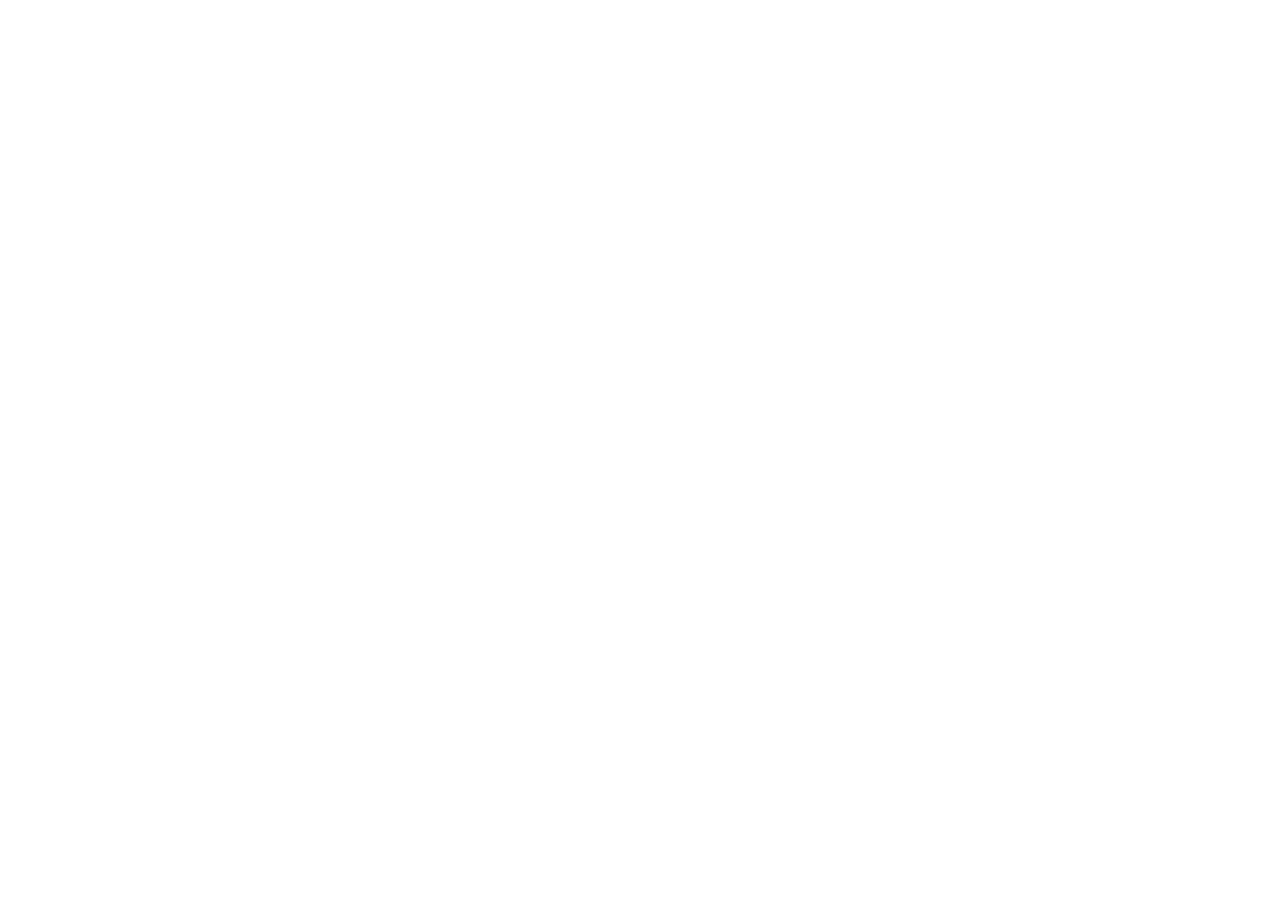
==== commit 27d76196: "Redirige las páginas legales viejas con stubs canónicos El redirect por vercel.json no disparaba en " ====
--- a/datos.html
+++ b/datos.html
@@ -2,140 +2,16 @@
 <html lang="es-CO">
 <head>
   <meta charset="utf-8">
-  <meta name="viewport" content="width=device-width, initial-scale=1, viewport-fit=cover">
+  <meta name="viewport" content="width=device-width, initial-scale=1">
+  <title>Tratamiento de datos · Dos Nodos</title>
+  <link rel="canonical" href="https://dosnodos.com.co/privacidad">
+  <meta http-equiv="refresh" content="0; url=https://dosnodos.com.co/privacidad">
   <meta name="theme-color" content="#1B3FCC">
-
-  <title>Tratamiento de datos personales · Dos Nodos</title>
-  <meta name="description" content="Política de tratamiento de datos personales de Dos Nodos en cumplimiento de la Ley 1581 de 2012 y el Decreto 1377 de 2013.">
-  <link rel="canonical" href="https://ventas.dosnodos.com.co/datos.html">
-  <meta name="robots" content="index,follow">
-
-  <link rel="icon" href="/assets/img/favicon.ico" sizes="any">
-  <link rel="icon" href="/assets/img/favicon.svg" type="image/svg+xml">
-  <link rel="apple-touch-icon" href="/assets/img/apple-touch-icon.png">
-  <link rel="stylesheet" href="/assets/css/styles.css?v=20">
+  <style>body{font-family:system-ui,sans-serif;max-width:40rem;margin:12vh auto;padding:0 1.5rem;color:#0C0A18;line-height:1.6}a{color:#7C22CE}</style>
 </head>
 <body>
-  <svg width="0" height="0" style="position:absolute" aria-hidden="true" focusable="false"><defs>
-    <symbol id="ico-arrow-left" viewBox="0 0 24 24"><path fill="none" stroke="currentColor" stroke-width="2" stroke-linecap="round" stroke-linejoin="round" d="M19 12H5M11 6l-6 6 6 6"/></symbol>
-    <symbol id="ico-heart" viewBox="0 0 24 24"><path d="M12 20.4 4.6 13.2a4.6 4.6 0 0 1 6.5-6.5l.9.9.9-.9a4.6 4.6 0 1 1 6.5 6.5Z" fill="currentColor"/></symbol>
-  </defs></svg>
-
-
-  <a class="skip-link" href="#contenido">Saltar al contenido</a>
-  <div class="scroll-progress" aria-hidden="true"><span></span></div>
-
-  <header class="site-header" role="banner">
-    <div class="header-inner">
-      <a href="/" class="brand" aria-label="Dos Nodos, inicio">
-        <img src="/assets/img/logo-dosnodos-400.png" alt="Dos Nodos" width="170" height="86" class="brand-logo" decoding="async">
-      </a>
-      <a href="/" class="btn btn-secondary btn-header" style="display:inline-flex"><svg class="ico" aria-hidden="true" focusable="false"><use href="#ico-arrow-left"/></svg> Volver al inicio</a>
-    </div>
-  </header>
-
-  <main id="contenido" class="legal-page">
-    <div class="container">
-      <header class="legal-hero">
-        <span class="kicker"><span class="meta-idx">L.03</span> Legal</span>
-        <h1>Política de tratamiento de datos personales</h1>
-        <p class="legal-meta">Última actualización: 17 de mayo de 2026 · Medellín, Colombia</p>
-        <p>Esta política define cómo <strong>Dos Nodos</strong> recolecta, usa, almacena, transmite y suprime datos personales en el marco de la Ley Estatutaria 1581 de 2012, el Decreto 1377 de 2013 y demás normas concordantes de Colombia.</p>
-      </header>
-
-      <article class="legal-content">
-        <h2><span class="legal-idx">01</span> Identificación del responsable</h2>
-        <p><strong>Razón social:</strong> Dos Nodos.<br>
-        <strong>Ciudad:</strong> Medellín, Antioquia, Colombia.<br>
-        <strong>Email:</strong> <a href="mailto:hola@dosnodos.com.co">hola@dosnodos.com.co</a>.<br>
-        <strong>WhatsApp:</strong> <a href="https://wa.me/573127344026" target="_blank" rel="noopener">+57 312 734 4026</a>.</p>
-
-        <h2><span class="legal-idx">02</span> Definiciones</h2>
-        <ul>
-          <li><strong>Titular:</strong> persona natural cuyos datos personales son tratados.</li>
-          <li><strong>Dato personal:</strong> cualquier información vinculada o asociable a una persona natural identificada o identificable.</li>
-          <li><strong>Tratamiento:</strong> cualquier operación sobre datos personales (recolección, almacenamiento, uso, circulación, supresión).</li>
-          <li><strong>Autorización:</strong> consentimiento previo, expreso e informado del Titular para el tratamiento.</li>
-        </ul>
-
-        <h2><span class="legal-idx">03</span> Principios</h2>
-        <p>El tratamiento de datos personales por parte de Dos Nodos se rige por los principios de: legalidad, finalidad, libertad, veracidad o calidad, transparencia, acceso y circulación restringida, seguridad y confidencialidad.</p>
-
-        <h2><span class="legal-idx">04</span> Finalidades del tratamiento</h2>
-        <p>Dos Nodos trata datos personales con las siguientes finalidades:</p>
-        <ol>
-          <li>Atender solicitudes de información, cotizaciones y contratación.</li>
-          <li>Desarrollar y entregar los servicios contratados (landing page, contenido, automatizaciones).</li>
-          <li>Emitir y enviar facturas; cumplir con obligaciones tributarias y contables.</li>
-          <li>Comunicar al cliente avances, modificaciones y mejoras del servicio.</li>
-          <li>Enviar información comercial, novedades y promociones, siempre que el Titular lo haya autorizado, con opción de darse de baja en cualquier momento.</li>
-          <li>Atender requerimientos de autoridades competentes.</li>
-          <li>Realizar análisis estadísticos anónimos para mejorar el servicio.</li>
-        </ol>
-
-        <h2><span class="legal-idx">05</span> Datos que recolectamos</h2>
-        <p>Datos que recibimos directamente del Titular:</p>
-        <ul>
-          <li>Nombre, identificación, dirección, teléfono, correo electrónico.</li>
-          <li>Datos del negocio: razón social, NIT o cédula del representante, dirección.</li>
-          <li>Información del proyecto (textos, fotos, accesos a redes y herramientas).</li>
-        </ul>
-        <p>Datos automáticos recolectados al navegar la landing principal y los sitios que entregamos: dirección IP, tipo de dispositivo, navegador, sistema operativo, páginas visitadas, fuente de tráfico, fecha y hora.</p>
-        <p>Dos Nodos no recolecta datos sensibles (origen racial, ideología política, datos de salud, biométricos, etc.) salvo que sea estrictamente necesario para el servicio y con autorización expresa del Titular.</p>
-
-        <h2><span class="legal-idx">06</span> Derechos del Titular</h2>
-        <p>De acuerdo con la Ley 1581 de 2012, el Titular tiene los siguientes derechos:</p>
-        <ul>
-          <li>Conocer, actualizar y rectificar sus datos personales.</li>
-          <li>Solicitar prueba de la autorización otorgada.</li>
-          <li>Ser informado sobre el uso que se ha dado a sus datos.</li>
-          <li>Presentar quejas ante la Superintendencia de Industria y Comercio por infracciones a la ley.</li>
-          <li>Revocar la autorización y/o solicitar la supresión del dato cuando no exista un deber legal o contractual que justifique su conservación.</li>
-          <li>Acceder gratuitamente a sus datos personales objeto de tratamiento.</li>
-        </ul>
-
-        <h2><span class="legal-idx">07</span> Procedimiento para ejercer derechos</h2>
-        <p>Para consultas, reclamos, actualizaciones, supresiones o revocatoria de autorización:</p>
-        <ol>
-          <li>Envía un correo a <a href="mailto:hola@dosnodos.com.co">hola@dosnodos.com.co</a> con el asunto <em>"Habeas Data"</em>.</li>
-          <li>Indica nombre completo, número de identificación, datos de contacto y descripción clara de la solicitud.</li>
-          <li>Adjunta documento de identidad para verificación.</li>
-        </ol>
-        <p>Plazos legales: consultas se atienden en máximo diez (10) días hábiles; reclamos en máximo quince (15) días hábiles, prorrogables por ocho (8) días más cuando sea necesario.</p>
-
-        <h2><span class="legal-idx">08</span> Autorización del Titular</h2>
-        <p>La autorización para el tratamiento de datos personales se entiende otorgada cuando el Titular:</p>
-        <ul>
-          <li>Envía el formulario de contacto en ventas.dosnodos.com.co.</li>
-          <li>Escribe por WhatsApp o correo solicitando información o cotización.</li>
-          <li>Firma un contrato u orden de servicio con Dos Nodos.</li>
-        </ul>
-        <p>La autorización se conserva por todo el tiempo en que sea necesaria para las finalidades descritas.</p>
-
-        <h2><span class="legal-idx">09</span> Encargados y transferencias</h2>
-        <p>Dos Nodos puede usar proveedores externos para almacenar o procesar datos (servicios de hosting, plataformas de email, herramientas analíticas). Estos encargados están sujetos a condiciones contractuales y técnicas que garantizan el correcto tratamiento.</p>
-        <p>Si se requiere transferencia internacional de datos (por ejemplo, a servidores fuera de Colombia), se hace bajo las condiciones del artículo 26 de la Ley 1581 de 2012.</p>
-
-        <h2><span class="legal-idx">10</span> Seguridad</h2>
-        <p>Dos Nodos aplica medidas técnicas, humanas y administrativas razonables para garantizar la confidencialidad, integridad y disponibilidad de los datos personales, evitando su adulteración, pérdida, consulta, uso o acceso no autorizado.</p>
-
-        <h2><span class="legal-idx">11</span> Vigencia</h2>
-        <p>Esta política rige desde su fecha de actualización indicada al inicio. Dos Nodos puede modificarla en cualquier momento; los cambios se publicarán en esta URL. Las modificaciones aplicables a relaciones contractuales previas se notificarán al Titular con al menos diez (10) días de antelación.</p>
-
-        <a href="/" class="legal-back"><svg class="ico" aria-hidden="true" focusable="false"><use href="#ico-arrow-left"/></svg> Volver al inicio</a>
-      </article>
-    </div>
-  </main>
-
-  <footer class="site-footer" role="contentinfo">
-    <div class="container foot-bottom">
-      <small>&copy; <span id="year"></span> Dos Nodos · <span class="mono">v.2026</span></small>
-      <small class="foot-build">Hecho con <span class="foot-heart" role="img" aria-label="amor"><svg class="ico" aria-hidden="true" focusable="false"><use href="#ico-heart"/></svg></span> por <a href="https://dosnodos.com.co/" target="_blank" rel="noopener" class="foot-link">dosnodos.com.co</a></small>
-    </div>
-  </footer>
-
-  <script>
-    document.getElementById('year').textContent = new Date().getFullYear();
-  </script>
+  <p>Esta página se trasladó. Si tu navegador no redirige,
+     <a href="https://dosnodos.com.co/privacidad">abre Tratamiento de datos en dosnodos.com.co</a>.</p>
+  <script>location.replace("https://dosnodos.com.co/privacidad")</script>
 </body>
 </html>
